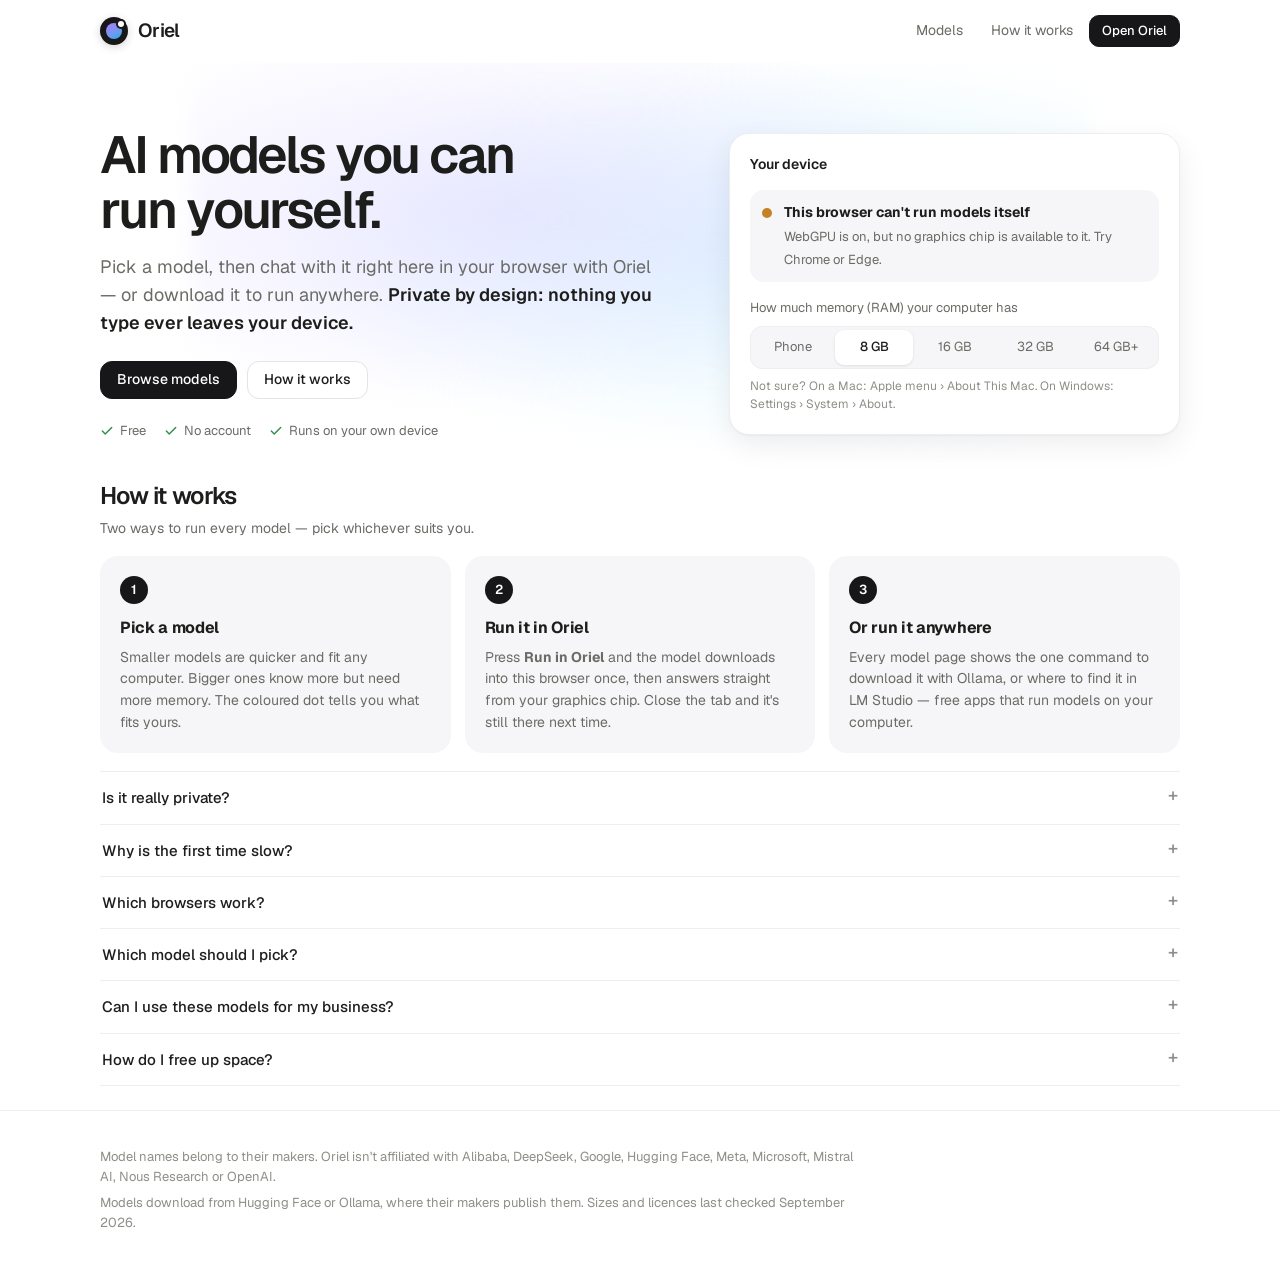
==== web/index.html @ b31b19ef "Website: model catalog, and Oriel running models in the browser web/ is a static site: a home page (" ====
<!doctype html>
<html lang="en">
<head>
<meta charset="utf-8">
<meta name="viewport" content="width=device-width, initial-scale=1">
<title>oriel.ai — AI models you can run yourself</title>
<meta name="description" content="Pick an AI model, then chat with it right in your browser with Oriel — or download it to run anywhere. No account, and nothing you type leaves your device.">
<link rel="icon" href="data:image/svg+xml,%3Csvg xmlns='http://www.w3.org/2000/svg' viewBox='0 0 32 32'%3E%3Ccircle cx='16' cy='16' r='14' fill='%2317171a'/%3E%3Ccircle cx='15' cy='17' r='8' fill='%237b8cf5'/%3E%3Ccircle cx='22.5' cy='9.5' r='3.6' fill='%23fff' stroke='%2317171a' stroke-width='1.6'/%3E%3C/svg%3E">
<script>try{var t=localStorage.getItem('oriel-theme');if(t==='Dark')document.documentElement.dataset.theme='dark';else if(t==='Light')document.documentElement.dataset.theme='light';}catch(e){}</script>
<link rel="stylesheet" href="site.css">
</head>
<body>
<header class="top" id="top">
  <div class="wrap bar">
    <a class="brand" href="./"><span class="orb" aria-hidden="true"></span><b>Oriel</b></a>
    <nav class="nav">
      <a class="opt" href="models.html">Models</a>
      <a class="opt" href="#how">How it works</a>
      <a class="btn small primary" id="openChat" href="chat.html">Open Oriel</a>
    </nav>
  </div>
</header>

<main>
  <div class="hero">
    <div class="glow" aria-hidden="true"></div>
    <div class="wrap hero-grid">
      <div>
        <h1>AI models you can <br>run yourself.</h1>
        <p class="lede">Pick a model, then chat with it right here in your browser with Oriel — or download it to run anywhere. <b>Private by design: nothing you type ever leaves your device.</b></p>
        <div class="hero-actions">
          <a class="btn primary" href="models.html">Browse models</a>
          <a class="btn" href="#how">How it works</a>
        </div>
        <div class="promise">
          <span><svg width="14" height="14" viewBox="0 0 24 24" fill="none" stroke="currentColor" stroke-width="2.5" stroke-linecap="round" stroke-linejoin="round"><path d="M20 6 9 17l-5-5"/></svg>Free</span>
          <span><svg width="14" height="14" viewBox="0 0 24 24" fill="none" stroke="currentColor" stroke-width="2.5" stroke-linecap="round" stroke-linejoin="round"><path d="M20 6 9 17l-5-5"/></svg>No account</span>
          <span><svg width="14" height="14" viewBox="0 0 24 24" fill="none" stroke="currentColor" stroke-width="2.5" stroke-linecap="round" stroke-linejoin="round"><path d="M20 6 9 17l-5-5"/></svg>Runs on your own device</span>
        </div>
      </div>
      <aside class="device" aria-label="Your device">
        <h2>Your device</h2>
        <div class="status" id="gpuStatus"><span class="dot"></span><div><b>Checking this browser…</b><small>&nbsp;</small></div></div>
        <p class="label"><span>How much memory (RAM) your computer has</span></p>
        <div class="seg" id="ramSeg" role="group" aria-label="Memory">
          <button data-ram="4">Phone</button><button data-ram="8">8 GB</button><button data-ram="16">16 GB</button><button data-ram="32">32 GB</button><button data-ram="64">64 GB+</button>
        </div>
        <p class="hint">Not sure? On a Mac: Apple menu › About This Mac. On Windows: Settings › System › About.</p>
        <div class="stored" id="stored" hidden><span id="storedText"></span><button class="btn small" id="manageBtn">Manage</button></div>
      </aside>
    </div>
  </div>

  <section class="wrap" id="how" aria-labelledby="howTitle">
    <div class="sec-head"><div><h2 id="howTitle">How it works</h2><p>Two ways to run every model — pick whichever suits you.</p></div></div>
    <div class="steps">
      <div class="step"><div class="n">1</div><h3>Pick a model</h3><p>Smaller models are quicker and fit any computer. Bigger ones know more but need more memory. The coloured dot tells you what fits yours.</p></div>
      <div class="step"><div class="n">2</div><h3>Run it in Oriel</h3><p>Press <b>Run in Oriel</b> and the model downloads into this browser once, then answers straight from your graphics chip. Close the tab and it's still there next time.</p></div>
      <div class="step"><div class="n">3</div><h3>Or run it anywhere</h3><p>Every model page shows the one command to download it with Ollama, or where to find it in LM Studio — free apps that run models on your computer.</p></div>
    </div>
    <div class="faq">
      <details><summary>Is it really private?</summary><p>Yes. When you run a model in Oriel, it runs inside your browser on your own device. Your messages are never sent to a server — not ours, not anyone's. Your chats are saved only in this browser.</p></details>
      <details><summary>Why is the first time slow?</summary><p>The model has to download once — from about 0.2 GB for the smallest up to 5 GB. After that it's stored in your browser and starts in seconds.</p></details>
      <details><summary>Which browsers work?</summary><p>Running models in the browser needs WebGPU: recent Chrome or Edge on Windows, Mac, Linux or Chromebook, and Safari 26 or newer on a Mac. Phones can run the tiny models. Downloading to run anywhere works from any browser.</p></details>
      <details><summary>Which model should I pick?</summary><p>Start with <b>Qwen3 4B</b> if your computer has 8 GB of memory or more, or <b>Llama 3.2 1B</b> on an older one. For programming, try <b>Qwen2.5 Coder 7B</b>. To run on your computer with Ollama, <b>Gemma 4 E4B</b> is a great all-rounder that also reads photos.</p></details>
      <details><summary>Can I use these models for my business?</summary><p>Most, yes — each model shows its licence in plain words. A few are for personal and research use only, and they're marked.</p></details>
      <details><summary>How do I free up space?</summary><p>Use <b>Manage</b> in the “Your device” box to delete models downloaded in this browser. Clearing your browser's site data for this page also removes them.</p></details>
    </div>
  </section>
</main>

<footer>
  <div class="wrap">
    <p>Model names belong to their makers. Oriel isn't affiliated with Alibaba, DeepSeek, Google, Hugging Face, Meta, Microsoft, Mistral AI, Nous Research or OpenAI.</p>
    <p>Models download from Hugging Face or Ollama, where their makers publish them. Sizes and licences last checked <span id="checked">September 2026</span>.</p>
  </div>
</footer>

<dialog id="sheet" aria-labelledby="sheetTitle"><div class="sheet" id="sheetInner"></div></dialog>
<dialog id="manage" aria-labelledby="manageTitle"><div class="sheet" id="manageInner"></div></dialog>
<div class="toast" id="toast" role="status" aria-live="polite"></div>
<script src="site.js"></script>
</body>
</html>
---- web/site.css ----
@font-face{font-family:'Geist';src:url('fonts/Geist-Variable.woff2') format('woff2');font-weight:100 900;font-display:swap}
@font-face{font-family:'Geist Mono';src:url('fonts/GeistMono-Variable.woff2') format('woff2');font-weight:100 900;font-display:swap}
:root{
  --bg:#ffffff;--panel:#f6f6f8;--card:#ffffff;--line:#eeeef1;--line2:#e3e3e9;
  --text:#1d1d1b;--muted:#6b6b66;--faint:#8f8f89;--chip:#f2f2f5;--hover:#ebebef;
  --ink:#17171a;--ink-text:#ffffff;
  --accent:oklch(0.55 0.15 282);--accent-soft:oklch(0.955 0.025 282);--accent-text:oklch(0.47 0.15 282);
  --good:oklch(0.58 0.13 150);--warn:oklch(0.66 0.13 70);--off:#a3a39d;
  --glow1:oklch(0.9 0.07 290 / .55);--glow2:oklch(0.92 0.06 230 / .5);
  --shadow:0 1px 2px rgba(20,20,26,.04),0 10px 30px rgba(20,20,26,.07);
  color-scheme:light;
}
@media (prefers-color-scheme:dark){:root:not([data-theme=light]){
  --bg:#141416;--panel:#1b1b1e;--card:#1c1c1f;--line:#2a2a2f;--line2:#34343a;
  --text:#ececea;--muted:#a3a39c;--faint:#7d7d77;--chip:#26262a;--hover:#2d2d32;
  --ink:#f1f1ef;--ink-text:#141416;
  --accent:oklch(0.72 0.14 282);--accent-soft:oklch(0.3 0.06 282);--accent-text:oklch(0.8 0.11 282);
  --good:oklch(0.72 0.14 150);--warn:oklch(0.78 0.13 75);--off:#6f6f69;
  --glow1:oklch(0.4 0.12 290 / .45);--glow2:oklch(0.42 0.1 230 / .35);
  --shadow:0 1px 2px rgba(0,0,0,.3),0 10px 30px rgba(0,0,0,.35);color-scheme:dark}}
:root[data-theme=dark]{
  --bg:#141416;--panel:#1b1b1e;--card:#1c1c1f;--line:#2a2a2f;--line2:#34343a;
  --text:#ececea;--muted:#a3a39c;--faint:#7d7d77;--chip:#26262a;--hover:#2d2d32;
  --ink:#f1f1ef;--ink-text:#141416;
  --accent:oklch(0.72 0.14 282);--accent-soft:oklch(0.3 0.06 282);--accent-text:oklch(0.8 0.11 282);
  --good:oklch(0.72 0.14 150);--warn:oklch(0.78 0.13 75);--off:#6f6f69;
  --glow1:oklch(0.4 0.12 290 / .45);--glow2:oklch(0.42 0.1 230 / .35);
  --shadow:0 1px 2px rgba(0,0,0,.3),0 10px 30px rgba(0,0,0,.35);color-scheme:dark}
*{box-sizing:border-box}
[hidden]{display:none!important}
html,body{margin:0;background:var(--bg);color:var(--text);font-family:'Geist',system-ui,sans-serif;font-size:15px;line-height:1.55;-webkit-font-smoothing:antialiased}
a{color:var(--accent-text)}
button{font:inherit;color:inherit}
:focus-visible{outline:2px solid var(--accent);outline-offset:2px}
.wrap{max-width:1120px;margin:0 auto;padding:0 20px}
@media (max-width:600px){.wrap{padding:0 16px}}

/* header */
header.top{position:sticky;top:0;z-index:30;background:color-mix(in oklab,var(--bg) 86%,transparent);backdrop-filter:blur(14px);-webkit-backdrop-filter:blur(14px);border-bottom:1px solid transparent}
header.top.scrolled{border-bottom-color:var(--line)}
.bar{display:flex;align-items:center;gap:14px;height:62px}
.brand{display:flex;align-items:center;gap:10px;text-decoration:none;color:var(--text)}
.orb{width:28px;height:28px;border-radius:999px;background:#17171a;position:relative;flex-shrink:0;box-shadow:0 2px 8px rgba(20,20,26,.18)}
.orb::before{content:"";position:absolute;left:21%;top:21%;width:58%;height:58%;border-radius:999px;background:linear-gradient(150deg,oklch(0.68 0.19 300),oklch(0.7 0.15 230))}
.orb::after{content:"";position:absolute;right:13%;top:13%;width:24%;height:24%;border-radius:999px;background:#fff;box-shadow:0 0 0 2px #17171a}
.brand b{font-size:19px;font-weight:600;letter-spacing:-.035em}
.nav{margin-left:auto;display:flex;align-items:center;gap:4px}
.nav a{color:var(--muted);text-decoration:none;padding:8px 12px;border-radius:10px;font-size:14px}
.nav a:hover{background:var(--hover);color:var(--text)}
@media (max-width:640px){.nav a.opt{display:none}}
.btn{display:inline-flex;align-items:center;justify-content:center;gap:8px;height:38px;padding:0 16px;border-radius:12px;border:1px solid var(--line2);background:var(--card);cursor:pointer;font-size:14px;font-weight:500;text-decoration:none;color:var(--text);white-space:nowrap}
.btn:hover{background:var(--hover)}
.btn.primary{background:var(--ink);color:var(--ink-text);border-color:var(--ink)}
.btn.primary:hover{opacity:.9;background:var(--ink)}
.btn.small{height:32px;padding:0 12px;border-radius:10px;font-size:13px}
.btn.soft{background:var(--chip);border-color:transparent}
.btn.soft:hover{background:var(--ink);color:var(--ink-text)}
.btn[disabled]{opacity:.45;cursor:not-allowed}

/* hero */
.hero{position:relative;padding:64px 0 36px;overflow:hidden}
.hero .glow{position:absolute;left:50%;top:-40px;width:900px;max-width:140%;height:420px;transform:translateX(-50%);background:radial-gradient(ellipse at 35% 45%,var(--glow1),transparent 60%),radial-gradient(ellipse at 68% 55%,var(--glow2),transparent 62%);filter:blur(10px);pointer-events:none}
.hero-grid{position:relative;display:grid;grid-template-columns:1.25fr .95fr;gap:36px;align-items:center}
@media (max-width:880px){.hero-grid{grid-template-columns:1fr}}
h1{font-size:clamp(30px,5.2vw,52px);line-height:1.06;letter-spacing:-.04em;margin:0 0 16px;font-weight:600;overflow-wrap:break-word}
@media (max-width:520px){h1 br{display:none}}
.hero-grid > *{min-width:0}
.lede{font-size:18px;color:var(--muted);margin:0 0 24px;max-width:560px}
.hero-actions{display:flex;gap:10px;flex-wrap:wrap}
.promise{display:flex;gap:18px;flex-wrap:wrap;margin-top:22px;color:var(--muted);font-size:13px}
.promise span{display:inline-flex;align-items:center;gap:6px}
.promise svg{color:var(--good)}

/* device card */
.device{background:var(--card);border:1px solid var(--line);border-radius:20px;padding:20px;box-shadow:var(--shadow)}
.device h2{font-size:14px;font-weight:600;margin:0 0 14px;letter-spacing:-.01em}
.status{display:flex;gap:12px;align-items:flex-start;padding:12px;border-radius:14px;background:var(--panel);margin-bottom:16px}
.status .dot{width:10px;height:10px;border-radius:999px;margin-top:6px;flex-shrink:0;background:var(--off)}
.status.ok .dot{background:var(--good)}.status.no .dot{background:var(--warn)}
.status b{display:block;font-size:14px}.status small{color:var(--muted);font-size:13px}
.label{font-size:13px;color:var(--muted);margin:0 0 8px;display:flex;justify-content:space-between;gap:8px}
.seg{display:flex;background:var(--panel);border:1px solid var(--line);border-radius:12px;padding:3px;gap:2px}
.seg button{flex:1;min-width:0;border:0;background:transparent;border-radius:9px;padding:7px 2px;font-size:13px;cursor:pointer;color:var(--muted);white-space:nowrap}
@media (max-width:420px){.seg button{font-size:12px}}
.seg button[aria-pressed=true]{background:var(--card);color:var(--text);font-weight:500;box-shadow:0 1px 3px rgba(20,20,26,.1)}
.hint{font-size:12px;color:var(--faint);margin:8px 0 0}
.stored{margin-top:16px;padding-top:14px;border-top:1px solid var(--line);display:flex;align-items:center;justify-content:space-between;gap:10px;font-size:13px;color:var(--muted)}

/* picks */
section{padding:28px 0}
.sec-head{display:flex;align-items:flex-end;justify-content:space-between;gap:16px;margin-bottom:16px;flex-wrap:wrap}
.sec-head h2{font-size:24px;letter-spacing:-.03em;margin:0;font-weight:600}
.sec-head p{margin:4px 0 0;color:var(--muted);font-size:14px}
.picks{display:grid;grid-template-columns:repeat(4,1fr);gap:12px}
@media (max-width:980px){.picks{grid-template-columns:repeat(2,1fr)}}
@media (max-width:520px){.picks{grid-template-columns:1fr}}
.pick{border:1px solid var(--line);border-radius:16px;padding:16px;background:var(--card);cursor:pointer;text-align:left;display:flex;flex-direction:column;gap:6px}
.pick:hover{border-color:var(--line2);box-shadow:var(--shadow)}
.pick .why{font-size:12px;font-weight:600;color:var(--accent-text);text-transform:uppercase;letter-spacing:.04em}
.pick .nm{font-size:17px;font-weight:600;letter-spacing:-.02em}
.pick .sz{font-size:13px;color:var(--muted)}

/* catalog controls */
.controls{display:flex;flex-direction:column;gap:12px;margin-bottom:18px}
.searchbox{position:relative;max-width:420px}
.searchbox input{width:100%;height:42px;border-radius:12px;border:1px solid var(--line2);background:var(--card);color:var(--text);padding:0 14px 0 38px;font:inherit;font-size:14px}
.searchbox svg{position:absolute;left:13px;top:13px;color:var(--faint)}
.chips{display:flex;gap:6px;flex-wrap:wrap;align-items:center}
.chip{border:1px solid var(--line);background:var(--card);border-radius:999px;padding:6px 12px;font-size:13px;cursor:pointer;color:var(--muted)}
.chip:hover{background:var(--hover)}
.chip[aria-pressed=true]{background:var(--ink);border-color:var(--ink);color:var(--ink-text)}
.toggle{display:inline-flex;align-items:center;gap:8px;font-size:13px;color:var(--muted);cursor:pointer;margin-left:auto;user-select:none}
.toggle input{accent-color:var(--accent);width:16px;height:16px}
.count{font-size:13px;color:var(--faint)}

/* cards */
.grid{display:grid;grid-template-columns:repeat(3,1fr);gap:14px}
@media (max-width:980px){.grid{grid-template-columns:repeat(2,1fr)}}
@media (max-width:640px){.grid{grid-template-columns:1fr}}
.card{border:1px solid var(--line);border-radius:18px;padding:18px;background:var(--card);display:flex;flex-direction:column;gap:10px;cursor:pointer;transition:box-shadow .15s,border-color .15s}
.card:hover{border-color:var(--line2);box-shadow:var(--shadow)}
.card-top{display:flex;justify-content:space-between;gap:10px;align-items:flex-start}
.card h3{margin:0;font-size:17px;letter-spacing:-.02em;font-weight:600}
.maker{font-size:13px;color:var(--muted)}
.card p{margin:0;color:var(--muted);font-size:14px;flex:1}
.tags{display:flex;gap:6px;flex-wrap:wrap}
.tag{font-size:12px;padding:3px 9px;border-radius:999px;background:var(--chip);color:var(--muted);white-space:nowrap}
.tag.browser{background:var(--accent-soft);color:var(--accent-text);font-weight:500}
.tag.personal{background:color-mix(in oklab,var(--warn) 18%,transparent);color:color-mix(in oklab,var(--warn) 70%,var(--text))}
.tag.have{background:color-mix(in oklab,var(--good) 16%,transparent);color:color-mix(in oklab,var(--good) 75%,var(--text));font-weight:500}
.card-foot{display:flex;align-items:center;justify-content:space-between;gap:10px;padding-top:10px;border-top:1px solid var(--line)}
.fit{display:inline-flex;align-items:center;gap:7px;font-size:13px;color:var(--muted)}
.fit i{width:8px;height:8px;border-radius:999px;background:var(--off);display:inline-block}
.fit.yes i{background:var(--good)}.fit.tight i{background:var(--warn)}
.empty{padding:40px;text-align:center;color:var(--muted);border:1px dashed var(--line2);border-radius:18px}

/* how it works */
.steps{display:grid;grid-template-columns:repeat(3,1fr);gap:14px}
@media (max-width:760px){.steps{grid-template-columns:1fr}}
.step{background:var(--panel);border-radius:18px;padding:20px}
.step .n{width:28px;height:28px;border-radius:999px;background:var(--ink);color:var(--ink-text);display:flex;align-items:center;justify-content:center;font-size:13px;font-weight:600;margin-bottom:12px}
.step h3{margin:0 0 6px;font-size:16px;letter-spacing:-.02em}
.step p{margin:0;color:var(--muted);font-size:14px}
.faq{margin-top:18px;border-top:1px solid var(--line)}
.faq details{border-bottom:1px solid var(--line);padding:14px 2px}
.faq summary{cursor:pointer;font-weight:500;list-style:none;display:flex;justify-content:space-between;gap:12px}
.faq summary::-webkit-details-marker{display:none}
.faq summary::after{content:"+";color:var(--faint);font-size:18px;line-height:1}
.faq details[open] summary::after{content:"–"}
.faq p{margin:10px 0 0;color:var(--muted);font-size:14px;max-width:760px}
footer{padding:36px 0 48px;color:var(--faint);font-size:13px;border-top:1px solid var(--line);margin-top:24px}
footer p{margin:0 0 6px;max-width:760px}

/* detail sheet */
dialog{border:0;padding:0;background:transparent;max-width:680px;width:calc(100% - 32px);max-height:calc(100% - 48px);color:var(--text)}
dialog::backdrop{background:rgba(10,10,14,.45);backdrop-filter:blur(3px)}
.sheet{background:var(--card);border:1px solid var(--line);border-radius:22px;box-shadow:var(--shadow);overflow:auto;max-height:calc(100vh - 48px)}
.sheet-head{padding:22px 24px 16px;display:flex;gap:14px;justify-content:space-between;align-items:flex-start;position:sticky;top:0;background:var(--card);border-bottom:1px solid var(--line);z-index:1}
.sheet-head h2{margin:0;font-size:24px;letter-spacing:-.03em}
.x{width:34px;height:34px;border-radius:10px;border:0;background:transparent;cursor:pointer;color:var(--muted);display:flex;align-items:center;justify-content:center;flex-shrink:0}
.x:hover{background:var(--hover)}
.sheet-body{padding:18px 24px 24px;display:flex;flex-direction:column;gap:20px}
.facts{display:grid;grid-template-columns:repeat(3,1fr);gap:10px}
@media (max-width:560px){.facts{grid-template-columns:1fr}}
.fact{background:var(--panel);border-radius:14px;padding:12px 14px}
.fact small{display:block;color:var(--faint);font-size:12px}
.fact b{font-size:15px;font-weight:600}
.fact span{display:block;font-size:12px;color:var(--muted)}
.fact span.fit{display:inline-flex}
.way{border:1px solid var(--line);border-radius:18px;padding:18px}
.way h3{margin:0 0 4px;font-size:17px;letter-spacing:-.02em}
.way > p{margin:0 0 14px;color:var(--muted);font-size:14px}
.tabs{display:flex;gap:4px;margin-bottom:14px;background:var(--panel);border-radius:12px;padding:3px;width:fit-content}
.tabs button{border:0;background:transparent;border-radius:9px;padding:6px 14px;cursor:pointer;font-size:13px;color:var(--muted)}
.tabs button[aria-selected=true]{background:var(--card);color:var(--text);font-weight:500;box-shadow:0 1px 3px rgba(20,20,26,.1)}
ol.howto{margin:0;padding-left:20px;display:flex;flex-direction:column;gap:10px;font-size:14px}
ol.howto li::marker{color:var(--faint)}
.cmd{display:flex;align-items:center;gap:8px;background:#17171a;color:#e8e8e6;border-radius:12px;padding:10px 10px 10px 14px;font-family:'Geist Mono',ui-monospace,monospace;font-size:13px;margin-top:8px}
.cmd code{flex:1;overflow-x:auto;white-space:nowrap}
.cmd button{border:0;background:#2b2b31;color:#e8e8e6;border-radius:8px;padding:5px 10px;font-size:12px;cursor:pointer;font-family:'Geist',system-ui,sans-serif}
.cmd button:hover{background:#3a3a41}
.note{font-size:13px;color:var(--muted);margin:10px 0 0}
.warnbox{font-size:13px;padding:10px 12px;border-radius:12px;background:color-mix(in oklab,var(--warn) 14%,transparent);margin-top:12px}
.lic{font-size:13px;color:var(--muted)}
.toast{position:fixed;left:50%;bottom:24px;transform:translateX(-50%);background:var(--ink);color:var(--ink-text);padding:10px 16px;border-radius:12px;font-size:14px;box-shadow:var(--shadow);z-index:100;opacity:0;pointer-events:none;transition:opacity .2s}
.toast.show{opacity:1}
.mylist{display:flex;flex-direction:column;gap:8px}
.myrow{display:flex;align-items:center;justify-content:space-between;gap:10px;padding:10px 12px;border:1px solid var(--line);border-radius:12px;font-size:14px}

/* models page */
.page-head{padding:44px 0 8px;position:relative}
.page-head h1{font-size:clamp(28px,4vw,40px);margin:0 0 8px}
.page-head p{margin:0;color:var(--muted);font-size:16px}
.page-head p b,.lede b{color:var(--text);font-weight:600}
.devbar{display:flex;align-items:center;gap:18px;flex-wrap:wrap;margin:22px 0 4px;padding:14px 16px;border:1px solid var(--line);border-radius:16px;background:var(--card)}
.devbar .status{margin:0;padding:0;background:transparent;flex:1 1 260px}
.devbar .mem{display:flex;align-items:center;gap:10px;flex:1 1 320px}
.devbar .mem span{font-size:13px;color:var(--muted);white-space:nowrap}
.devbar .seg{flex:1}
.devbar .stored{margin:0;padding:0;border:0}
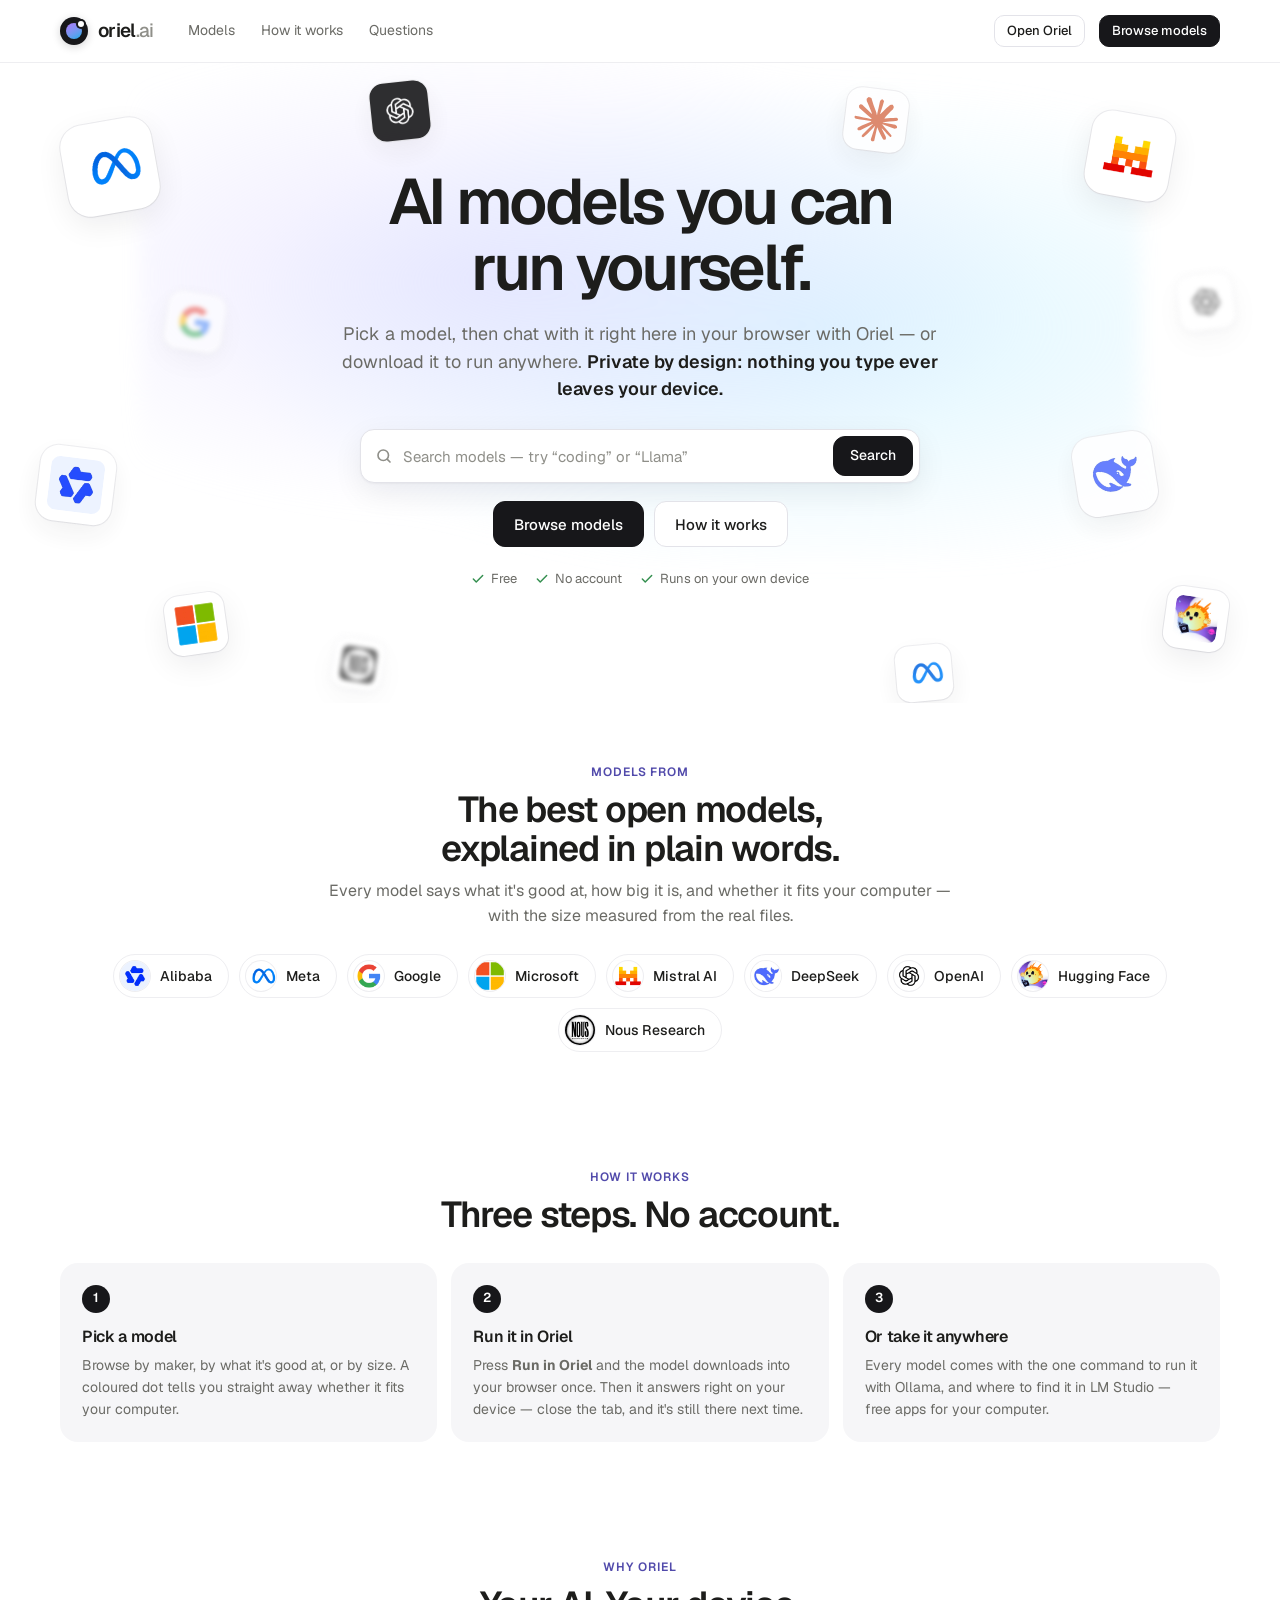
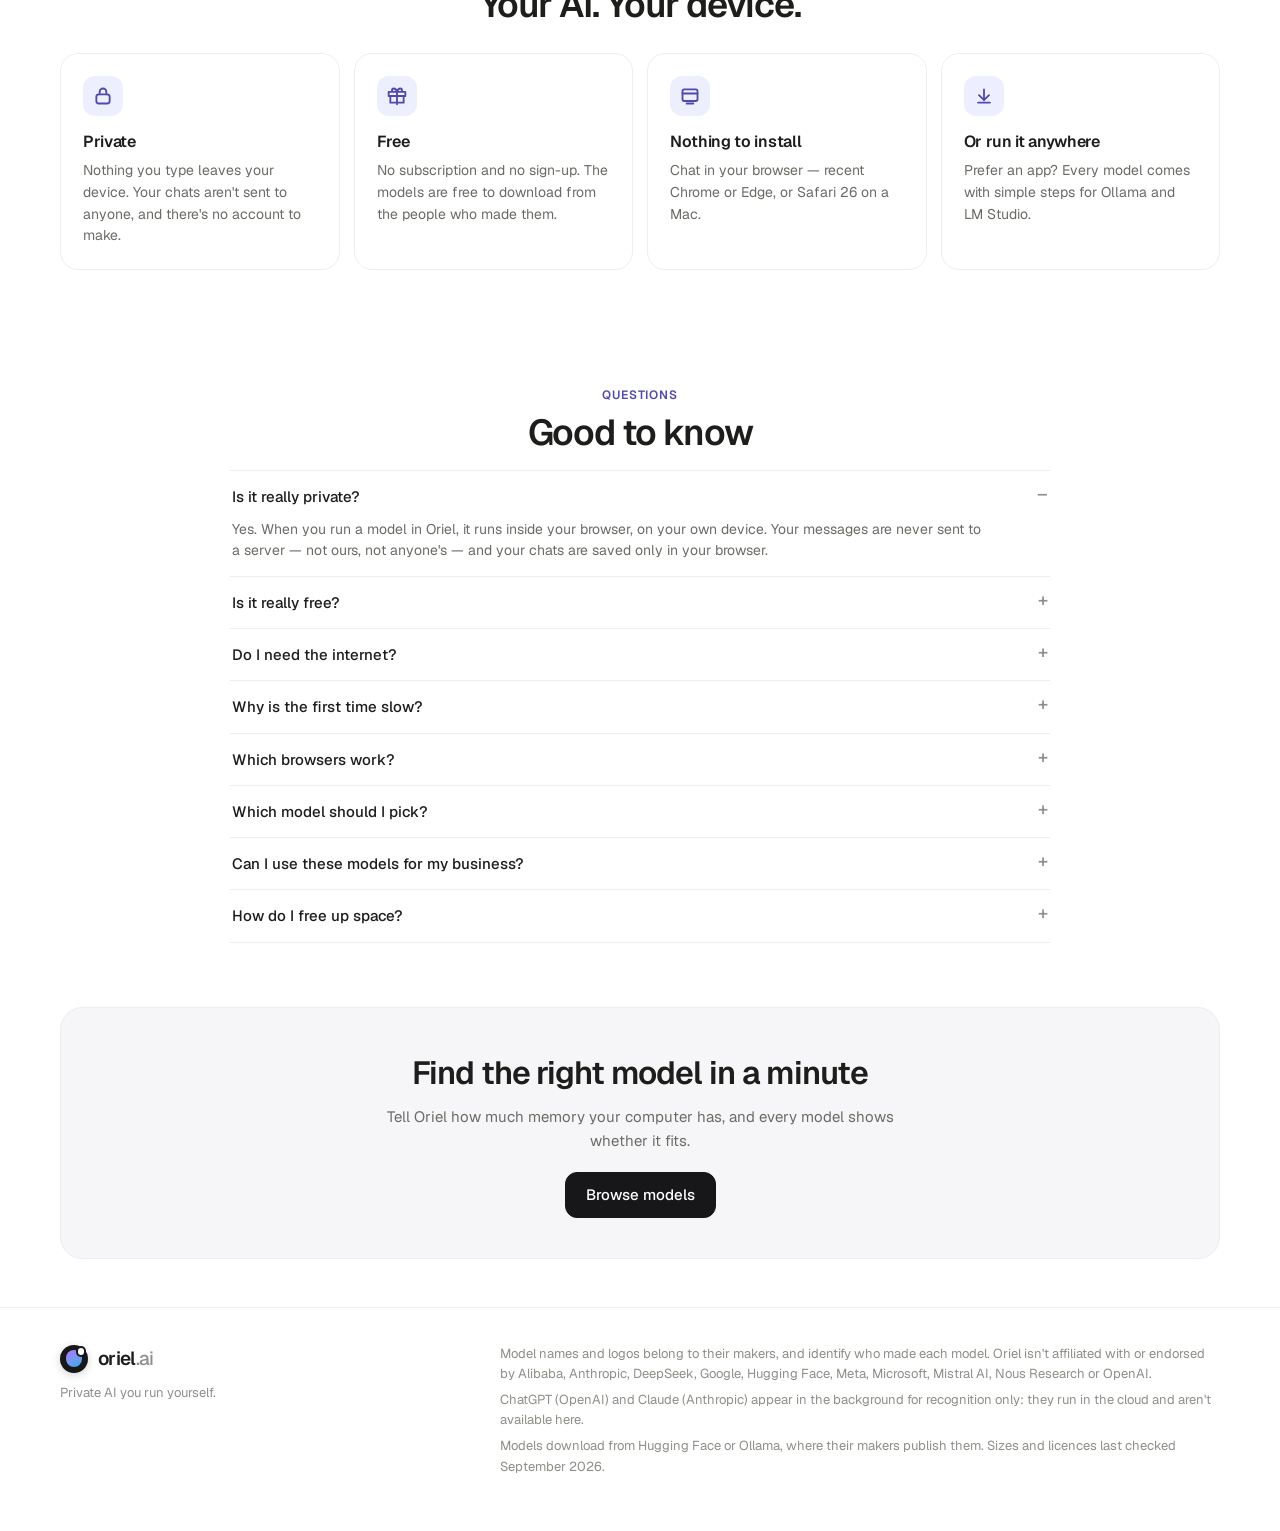
==== commit 6b4271a6: "Website: redesigned Browse page, floating AI logos, maker logos Browse page rebuilt for calm: floati" ====
--- a/web/index.html
+++ b/web/index.html
@@ -3,82 +3,116 @@
 <head>
 <meta charset="utf-8">
 <meta name="viewport" content="width=device-width, initial-scale=1">
-<title>oriel.ai — AI models you can run yourself</title>
-<meta name="description" content="Pick an AI model, then chat with it right in your browser with Oriel — or download it to run anywhere. No account, and nothing you type leaves your device.">
+<title>Oriel — private AI models you can run yourself</title>
+<meta name="description" content="Free AI models you can run right in your browser with Oriel, or download to any app. No account, and nothing you type ever leaves your device.">
 <link rel="icon" href="data:image/svg+xml,%3Csvg xmlns='http://www.w3.org/2000/svg' viewBox='0 0 32 32'%3E%3Ccircle cx='16' cy='16' r='14' fill='%2317171a'/%3E%3Ccircle cx='15' cy='17' r='8' fill='%237b8cf5'/%3E%3Ccircle cx='22.5' cy='9.5' r='3.6' fill='%23fff' stroke='%2317171a' stroke-width='1.6'/%3E%3C/svg%3E">
 <script>try{var t=localStorage.getItem('oriel-theme');if(t==='Dark')document.documentElement.dataset.theme='dark';else if(t==='Light')document.documentElement.dataset.theme='light';}catch(e){}</script>
-<link rel="stylesheet" href="site.css">
+<link rel="preload" href="fonts/Geist-Variable.woff2" as="font" type="font/woff2" crossorigin>
+<link rel="stylesheet" href="site.css?v=202609271851">
 </head>
 <body>
-<header class="top" id="top">
-  <div class="wrap bar">
-    <a class="brand" href="./"><span class="orb" aria-hidden="true"></span><b>Oriel</b></a>
-    <nav class="nav">
-      <a class="opt" href="models.html">Models</a>
-      <a class="opt" href="#how">How it works</a>
-      <a class="btn small primary" id="openChat" href="chat.html">Open Oriel</a>
-    </nav>
-  </div>
+<header class="nav-wrap">
+  <nav class="pill-nav" aria-label="Main">
+    <a class="brand" href="./"><span class="orb" aria-hidden="true"></span><b>oriel<span>.ai</span></b></a>
+    <div class="nav-links"><a href="models.html">Models</a><a href="#how">How it works</a><a href="#faq">Questions</a></div>
+    <span class="nav-spacer"></span>
+    <a class="btn btn-sm btn-white nav-hide" href="chat.html">Open Oriel</a>
+    <a class="btn btn-sm btn-brand" href="models.html">Browse models</a>
+    <button class="nav-menu" aria-label="Menu" aria-expanded="false"><svg width="20" height="20" viewBox="0 0 24 24" fill="none" stroke="currentColor" stroke-width="2.6" stroke-linecap="round"><path d="M4 7h16M4 12h16M4 17h16"/></svg></button>
+  </nav>
+  <div class="nav-drop"><a href="models.html">Browse models</a><a href="chat.html">Open Oriel</a><a href="#how">How it works</a><a href="#faq">Questions</a></div>
 </header>
 
 <main>
-  <div class="hero">
+  <section class="hero" id="hero">
     <div class="glow" aria-hidden="true"></div>
-    <div class="wrap hero-grid">
-      <div>
-        <h1>AI models you can <br>run yourself.</h1>
-        <p class="lede">Pick a model, then chat with it right here in your browser with Oriel — or download it to run anywhere. <b>Private by design: nothing you type ever leaves your device.</b></p>
-        <div class="hero-actions">
-          <a class="btn primary" href="models.html">Browse models</a>
-          <a class="btn" href="#how">How it works</a>
-        </div>
-        <div class="promise">
-          <span><svg width="14" height="14" viewBox="0 0 24 24" fill="none" stroke="currentColor" stroke-width="2.5" stroke-linecap="round" stroke-linejoin="round"><path d="M20 6 9 17l-5-5"/></svg>Free</span>
-          <span><svg width="14" height="14" viewBox="0 0 24 24" fill="none" stroke="currentColor" stroke-width="2.5" stroke-linecap="round" stroke-linejoin="round"><path d="M20 6 9 17l-5-5"/></svg>No account</span>
-          <span><svg width="14" height="14" viewBox="0 0 24 24" fill="none" stroke="currentColor" stroke-width="2.5" stroke-linecap="round" stroke-linejoin="round"><path d="M20 6 9 17l-5-5"/></svg>Runs on your own device</span>
-        </div>
+    <div class="logo-cloud" id="logoCloud" aria-hidden="true"></div>
+    <div class="hero-inner">
+      <h1>AI models you can <br>run yourself.</h1>
+      <p class="lede">Pick a model, then chat with it right here in your browser with Oriel — or download it to run anywhere. <b>Private by design: nothing you type ever leaves your device.</b></p>
+      <form class="hero-search" action="models.html" role="search">
+        <svg width="18" height="18" viewBox="0 0 24 24" fill="none" stroke="currentColor" stroke-width="2.2" stroke-linecap="round" stroke-linejoin="round"><circle cx="11" cy="11" r="7"/><path d="m20 20-3.5-3.5"/></svg>
+        <input name="q" type="search" placeholder="Search models — try “coding” or “Llama”" aria-label="Search models">
+        <button class="btn btn-brand">Search</button>
+      </form>
+      <div class="cta-row">
+        <a class="btn btn-lg btn-brand" href="models.html">Browse models</a>
+        <a class="btn btn-lg" href="#how">How it works</a>
       </div>
-      <aside class="device" aria-label="Your device">
-        <h2>Your device</h2>
-        <div class="status" id="gpuStatus"><span class="dot"></span><div><b>Checking this browser…</b><small>&nbsp;</small></div></div>
-        <p class="label"><span>How much memory (RAM) your computer has</span></p>
-        <div class="seg" id="ramSeg" role="group" aria-label="Memory">
-          <button data-ram="4">Phone</button><button data-ram="8">8 GB</button><button data-ram="16">16 GB</button><button data-ram="32">32 GB</button><button data-ram="64">64 GB+</button>
-        </div>
-        <p class="hint">Not sure? On a Mac: Apple menu › About This Mac. On Windows: Settings › System › About.</p>
-        <div class="stored" id="stored" hidden><span id="storedText"></span><button class="btn small" id="manageBtn">Manage</button></div>
-      </aside>
+      <div class="promise"><span><svg width="14" height="14" viewBox="0 0 24 24" fill="none" stroke="currentColor" stroke-width="2.5" stroke-linecap="round" stroke-linejoin="round"><path d="M20 6 9 17l-5-5"/></svg>Free</span><span><svg width="14" height="14" viewBox="0 0 24 24" fill="none" stroke="currentColor" stroke-width="2.5" stroke-linecap="round" stroke-linejoin="round"><path d="M20 6 9 17l-5-5"/></svg>No account</span><span><svg width="14" height="14" viewBox="0 0 24 24" fill="none" stroke="currentColor" stroke-width="2.5" stroke-linecap="round" stroke-linejoin="round"><path d="M20 6 9 17l-5-5"/></svg>Runs on your own device</span></div>
+    </div>
+  </section>
+
+  <section class="block center">
+    <div class="wrap">
+      <span class="kicker">Models from</span>
+      <h2 class="h2">The best open models,<br>explained in plain words.</h2>
+      <p class="sub">Every model says what it's good at, how big it is, and whether it fits your computer — with the size measured from the real files.</p>
+      <div class="makers" id="makers"></div>
+    </div>
+  </section>
+
+  <section class="block" id="how">
+    <div class="wrap">
+      <div class="center"><span class="kicker">How it works</span><h2 class="h2">Three steps. No account.</h2></div>
+      <div class="steps">
+        <div class="step"><div class="num">1</div><h3>Pick a model</h3><p>Browse by maker, by what it's good at, or by size. A coloured dot tells you straight away whether it fits your computer.</p></div>
+        <div class="step"><div class="num">2</div><h3>Run it in Oriel</h3><p>Press <b>Run in Oriel</b> and the model downloads into your browser once. Then it answers right on your device — close the tab, and it's still there next time.</p></div>
+        <div class="step"><div class="num">3</div><h3>Or take it anywhere</h3><p>Every model comes with the one command to run it with Ollama, and where to find it in LM Studio — free apps for your computer.</p></div>
+      </div>
+    </div>
+  </section>
+
+  <section class="block">
+    <div class="wrap">
+      <div class="center"><span class="kicker">Why Oriel</span><h2 class="h2">Your AI. Your device.</h2></div>
+      <div class="features">
+        <div class="feature"><div class="ic"><svg width="26" height="26" viewBox="0 0 24 24" fill="none" stroke="currentColor" stroke-width="2.2" stroke-linecap="round" stroke-linejoin="round"><rect x="4" y="10" width="16" height="11" rx="3"/><path d="M8 10V7a4 4 0 0 1 8 0v3"/></svg></div><h3>Private</h3><p>Nothing you type leaves your device. Your chats aren't sent to anyone, and there's no account to make.</p></div>
+        <div class="feature"><div class="ic"><svg width="26" height="26" viewBox="0 0 24 24" fill="none" stroke="currentColor" stroke-width="2.2" stroke-linecap="round" stroke-linejoin="round"><path d="M20 12v8H4v-8M2 7h20v5H2zM12 22V7M12 7H8a2 2 0 1 1 0-4c3 0 4 4 4 4Zm0 0h4a2 2 0 1 0 0-4c-3 0-4 4-4 4Z"/></svg></div><h3>Free</h3><p>No subscription and no sign-up. The models are free to download from the people who made them.</p></div>
+        <div class="feature"><div class="ic"><svg width="26" height="26" viewBox="0 0 24 24" fill="none" stroke="currentColor" stroke-width="2.2" stroke-linecap="round" stroke-linejoin="round"><rect x="3" y="4" width="18" height="14" rx="2"/><path d="M3 9h18M8 21h8"/></svg></div><h3>Nothing to install</h3><p>Chat in your browser — recent Chrome or Edge, or Safari 26 on a Mac.</p></div>
+        <div class="feature"><div class="ic"><svg width="26" height="26" viewBox="0 0 24 24" fill="none" stroke="currentColor" stroke-width="2.2" stroke-linecap="round" stroke-linejoin="round"><path d="M12 4v12M6 11l6 6 6-6M5 20h14"/></svg></div><h3>Or run it anywhere</h3><p>Prefer an app? Every model comes with simple steps for Ollama and LM Studio.</p></div>
+      </div>
+    </div>
+  </section>
+
+  <section class="block" id="faq">
+    <div class="wrap" style="max-width:860px">
+      <div class="center"><span class="kicker">Questions</span><h2 class="h2">Good to know</h2></div>
+      <div class="faq">
+        <details open><summary>Is it really private?</summary><p>Yes. When you run a model in Oriel, it runs inside your browser, on your own device. Your messages are never sent to a server — not ours, not anyone's — and your chats are saved only in your browser.</p></details>
+        <details><summary>Is it really free?</summary><p>Yes. Oriel costs nothing and needs no account, and every model here is free to download. A few models' licences only allow personal use; those are clearly marked.</p></details>
+        <details><summary>Do I need the internet?</summary><p>To open Oriel and to download a model the first time, yes. The model then runs on your device — your conversations never go online.</p></details>
+        <details><summary>Why is the first time slow?</summary><p>The model has to download once — from about 0.2 GB for the smallest up to 5 GB. After that it's stored in your browser and starts in seconds.</p></details>
+        <details><summary>Which browsers work?</summary><p>Running models in the browser needs WebGPU: recent Chrome or Edge on Windows, Mac, Linux or Chromebook, and Safari 26 or newer on a Mac. Phones can run the tiny models. Downloading a model to run with Ollama or LM Studio works from any browser.</p></details>
+        <details><summary>Which model should I pick?</summary><p>Start with <b>Qwen3 4B</b> if your computer has 8 GB of memory or more, or <b>Llama 3.2 1B</b> on an older one. For programming, try <b>Qwen2.5 Coder 7B</b>. To run on your computer with Ollama, <b>Gemma 4 E4B</b> is a great all-rounder that also reads photos.</p></details>
+        <details><summary>Can I use these models for my business?</summary><p>Most, yes — every model shows its licence in plain words, and you can filter for “Free for business use”.</p></details>
+        <details><summary>How do I free up space?</summary><p>On the Browse page, press <b>Manage</b> in the “Your device” box to delete models downloaded in this browser.</p></details>
+      </div>
+    </div>
+  </section>
+
+  <div class="wrap">
+    <div class="cta-box">
+      <h2>Find the right model in a minute</h2>
+      <p>Tell Oriel how much memory your computer has, and every model shows whether it fits.</p>
+      <a class="btn btn-lg btn-brand" href="models.html">Browse models</a>
     </div>
   </div>
-
-  <section class="wrap" id="how" aria-labelledby="howTitle">
-    <div class="sec-head"><div><h2 id="howTitle">How it works</h2><p>Two ways to run every model — pick whichever suits you.</p></div></div>
-    <div class="steps">
-      <div class="step"><div class="n">1</div><h3>Pick a model</h3><p>Smaller models are quicker and fit any computer. Bigger ones know more but need more memory. The coloured dot tells you what fits yours.</p></div>
-      <div class="step"><div class="n">2</div><h3>Run it in Oriel</h3><p>Press <b>Run in Oriel</b> and the model downloads into this browser once, then answers straight from your graphics chip. Close the tab and it's still there next time.</p></div>
-      <div class="step"><div class="n">3</div><h3>Or run it anywhere</h3><p>Every model page shows the one command to download it with Ollama, or where to find it in LM Studio — free apps that run models on your computer.</p></div>
-    </div>
-    <div class="faq">
-      <details><summary>Is it really private?</summary><p>Yes. When you run a model in Oriel, it runs inside your browser on your own device. Your messages are never sent to a server — not ours, not anyone's. Your chats are saved only in this browser.</p></details>
-      <details><summary>Why is the first time slow?</summary><p>The model has to download once — from about 0.2 GB for the smallest up to 5 GB. After that it's stored in your browser and starts in seconds.</p></details>
-      <details><summary>Which browsers work?</summary><p>Running models in the browser needs WebGPU: recent Chrome or Edge on Windows, Mac, Linux or Chromebook, and Safari 26 or newer on a Mac. Phones can run the tiny models. Downloading to run anywhere works from any browser.</p></details>
-      <details><summary>Which model should I pick?</summary><p>Start with <b>Qwen3 4B</b> if your computer has 8 GB of memory or more, or <b>Llama 3.2 1B</b> on an older one. For programming, try <b>Qwen2.5 Coder 7B</b>. To run on your computer with Ollama, <b>Gemma 4 E4B</b> is a great all-rounder that also reads photos.</p></details>
-      <details><summary>Can I use these models for my business?</summary><p>Most, yes — each model shows its licence in plain words. A few are for personal and research use only, and they're marked.</p></details>
-      <details><summary>How do I free up space?</summary><p>Use <b>Manage</b> in the “Your device” box to delete models downloaded in this browser. Clearing your browser's site data for this page also removes them.</p></details>
-    </div>
-  </section>
 </main>
 
 <footer>
-  <div class="wrap">
-    <p>Model names belong to their makers. Oriel isn't affiliated with Alibaba, DeepSeek, Google, Hugging Face, Meta, Microsoft, Mistral AI, Nous Research or OpenAI.</p>
-    <p>Models download from Hugging Face or Ollama, where their makers publish them. Sizes and licences last checked <span id="checked">September 2026</span>.</p>
-  </div>
+  <div class="wrap"><div class="foot">
+    <div><a class="brand" href="./" style="margin-bottom:10px"><span class="orb" aria-hidden="true"></span><b>oriel<span>.ai</span></b></a>
+      <p>Private AI you run yourself.</p></div>
+    <div>
+      <p>Model names and logos belong to their makers, and identify who made each model. Oriel isn't affiliated with or endorsed by Alibaba, Anthropic, DeepSeek, Google, Hugging Face, Meta, Microsoft, Mistral AI, Nous Research or OpenAI.</p>
+      <p>ChatGPT (OpenAI) and Claude (Anthropic) appear in the background for recognition only: they run in the cloud and aren't available here.</p>
+      <p>Models download from Hugging Face or Ollama, where their makers publish them. Sizes and licences last checked September 2026.</p>
+    </div>
+  </div></div>
 </footer>
 
-<dialog id="sheet" aria-labelledby="sheetTitle"><div class="sheet" id="sheetInner"></div></dialog>
-<dialog id="manage" aria-labelledby="manageTitle"><div class="sheet" id="manageInner"></div></dialog>
 <div class="toast" id="toast" role="status" aria-live="polite"></div>
-<script src="site.js"></script>
+<script src="site.js?v=202609271851"></script>
 </body>
 </html>
--- a/web/site.css
+++ b/web/site.css
@@ -1,5 +1,7 @@
+/* oriel.ai website — shared by the home page and the models page. */
 @font-face{font-family:'Geist';src:url('fonts/Geist-Variable.woff2') format('woff2');font-weight:100 900;font-display:swap}
 @font-face{font-family:'Geist Mono';src:url('fonts/GeistMono-Variable.woff2') format('woff2');font-weight:100 900;font-display:swap}
+
 :root{
   --bg:#ffffff;--panel:#f6f6f8;--card:#ffffff;--line:#eeeef1;--line2:#e3e3e9;
   --text:#1d1d1b;--muted:#6b6b66;--faint:#8f8f89;--chip:#f2f2f5;--hover:#ebebef;
@@ -7,6 +9,8 @@
   --accent:oklch(0.55 0.15 282);--accent-soft:oklch(0.955 0.025 282);--accent-text:oklch(0.47 0.15 282);
   --good:oklch(0.58 0.13 150);--warn:oklch(0.66 0.13 70);--off:#a3a39d;
   --glow1:oklch(0.9 0.07 290 / .55);--glow2:oklch(0.92 0.06 230 / .5);
+  --tile:#ffffff;
+  --shadow-sm:0 1px 2px rgba(20,20,26,.04),0 4px 12px rgba(20,20,26,.05);
   --shadow:0 1px 2px rgba(20,20,26,.04),0 10px 30px rgba(20,20,26,.07);
   color-scheme:light;
 }
@@ -16,131 +20,125 @@
   --ink:#f1f1ef;--ink-text:#141416;
   --accent:oklch(0.72 0.14 282);--accent-soft:oklch(0.3 0.06 282);--accent-text:oklch(0.8 0.11 282);
   --good:oklch(0.72 0.14 150);--warn:oklch(0.78 0.13 75);--off:#6f6f69;
-  --glow1:oklch(0.4 0.12 290 / .45);--glow2:oklch(0.42 0.1 230 / .35);
-  --shadow:0 1px 2px rgba(0,0,0,.3),0 10px 30px rgba(0,0,0,.35);color-scheme:dark}}
+  --glow1:oklch(0.4 0.12 290 / .45);--glow2:oklch(0.42 0.1 230 / .35);--tile:#232327;
+  --shadow-sm:0 1px 2px rgba(0,0,0,.3),0 4px 12px rgba(0,0,0,.25);--shadow:0 1px 2px rgba(0,0,0,.3),0 10px 30px rgba(0,0,0,.35);color-scheme:dark}}
 :root[data-theme=dark]{
   --bg:#141416;--panel:#1b1b1e;--card:#1c1c1f;--line:#2a2a2f;--line2:#34343a;
   --text:#ececea;--muted:#a3a39c;--faint:#7d7d77;--chip:#26262a;--hover:#2d2d32;
   --ink:#f1f1ef;--ink-text:#141416;
   --accent:oklch(0.72 0.14 282);--accent-soft:oklch(0.3 0.06 282);--accent-text:oklch(0.8 0.11 282);
   --good:oklch(0.72 0.14 150);--warn:oklch(0.78 0.13 75);--off:#6f6f69;
-  --glow1:oklch(0.4 0.12 290 / .45);--glow2:oklch(0.42 0.1 230 / .35);
-  --shadow:0 1px 2px rgba(0,0,0,.3),0 10px 30px rgba(0,0,0,.35);color-scheme:dark}
+  --glow1:oklch(0.4 0.12 290 / .45);--glow2:oklch(0.42 0.1 230 / .35);--tile:#232327;
+  --shadow-sm:0 1px 2px rgba(0,0,0,.3),0 4px 12px rgba(0,0,0,.25);--shadow:0 1px 2px rgba(0,0,0,.3),0 10px 30px rgba(0,0,0,.35);color-scheme:dark}
+
 *{box-sizing:border-box}
 [hidden]{display:none!important}
+html{scroll-behavior:smooth}
 html,body{margin:0;background:var(--bg);color:var(--text);font-family:'Geist',system-ui,sans-serif;font-size:15px;line-height:1.55;-webkit-font-smoothing:antialiased}
 a{color:var(--accent-text)}
-button{font:inherit;color:inherit}
+button,input,select{font:inherit;color:inherit}
 :focus-visible{outline:2px solid var(--accent);outline-offset:2px}
-.wrap{max-width:1120px;margin:0 auto;padding:0 20px}
+img{display:block}
+.wrap{max-width:1200px;margin:0 auto;padding:0 20px}
 @media (max-width:600px){.wrap{padding:0 16px}}
 
-/* header */
-header.top{position:sticky;top:0;z-index:30;background:color-mix(in oklab,var(--bg) 86%,transparent);backdrop-filter:blur(14px);-webkit-backdrop-filter:blur(14px);border-bottom:1px solid transparent}
-header.top.scrolled{border-bottom-color:var(--line)}
-.bar{display:flex;align-items:center;gap:14px;height:62px}
+/* ------------------------------------------------------------ buttons */
+.btn{display:inline-flex;align-items:center;justify-content:center;gap:8px;height:40px;padding:0 16px;border-radius:12px;border:1px solid var(--line2);
+  background:var(--card);cursor:pointer;font-size:14px;font-weight:500;text-decoration:none;color:var(--text);white-space:nowrap}
+.btn:hover{background:var(--hover)}
+.btn-brand{background:var(--ink);color:var(--ink-text);border-color:var(--ink)}
+.btn-brand:hover{background:var(--ink);opacity:.9}
+.btn-white{background:var(--card)}
+.btn-soft{background:var(--chip);border-color:transparent}
+.btn-soft:hover{background:var(--ink);color:var(--ink-text)}
+.btn-sm{height:32px;padding:0 12px;border-radius:10px;font-size:13px}
+.btn-lg{height:46px;padding:0 20px;font-size:15px}
+.btn[disabled]{opacity:.45;cursor:not-allowed}
+
+/* ------------------------------------------------------------ header */
+.nav-wrap{position:sticky;top:0;z-index:40;background:color-mix(in oklab,var(--bg) 86%,transparent);backdrop-filter:blur(14px);-webkit-backdrop-filter:blur(14px);border-bottom:1px solid var(--line)}
+.pill-nav{max-width:1200px;margin:0 auto;padding:0 20px;display:flex;align-items:center;gap:14px;height:62px}
 .brand{display:flex;align-items:center;gap:10px;text-decoration:none;color:var(--text)}
+.brand b{font-size:19px;font-weight:600;letter-spacing:-.035em}
+.brand b span{color:var(--faint);font-weight:500}
 .orb{width:28px;height:28px;border-radius:999px;background:#17171a;position:relative;flex-shrink:0;box-shadow:0 2px 8px rgba(20,20,26,.18)}
 .orb::before{content:"";position:absolute;left:21%;top:21%;width:58%;height:58%;border-radius:999px;background:linear-gradient(150deg,oklch(0.68 0.19 300),oklch(0.7 0.15 230))}
 .orb::after{content:"";position:absolute;right:13%;top:13%;width:24%;height:24%;border-radius:999px;background:#fff;box-shadow:0 0 0 2px #17171a}
-.brand b{font-size:19px;font-weight:600;letter-spacing:-.035em}
-.nav{margin-left:auto;display:flex;align-items:center;gap:4px}
-.nav a{color:var(--muted);text-decoration:none;padding:8px 12px;border-radius:10px;font-size:14px}
-.nav a:hover{background:var(--hover);color:var(--text)}
-@media (max-width:640px){.nav a.opt{display:none}}
-.btn{display:inline-flex;align-items:center;justify-content:center;gap:8px;height:38px;padding:0 16px;border-radius:12px;border:1px solid var(--line2);background:var(--card);cursor:pointer;font-size:14px;font-weight:500;text-decoration:none;color:var(--text);white-space:nowrap}
-.btn:hover{background:var(--hover)}
-.btn.primary{background:var(--ink);color:var(--ink-text);border-color:var(--ink)}
-.btn.primary:hover{opacity:.9;background:var(--ink)}
-.btn.small{height:32px;padding:0 12px;border-radius:10px;font-size:13px}
-.btn.soft{background:var(--chip);border-color:transparent}
-.btn.soft:hover{background:var(--ink);color:var(--ink-text)}
-.btn[disabled]{opacity:.45;cursor:not-allowed}
-
-/* hero */
-.hero{position:relative;padding:64px 0 36px;overflow:hidden}
-.hero .glow{position:absolute;left:50%;top:-40px;width:900px;max-width:140%;height:420px;transform:translateX(-50%);background:radial-gradient(ellipse at 35% 45%,var(--glow1),transparent 60%),radial-gradient(ellipse at 68% 55%,var(--glow2),transparent 62%);filter:blur(10px);pointer-events:none}
-.hero-grid{position:relative;display:grid;grid-template-columns:1.25fr .95fr;gap:36px;align-items:center}
-@media (max-width:880px){.hero-grid{grid-template-columns:1fr}}
-h1{font-size:clamp(30px,5.2vw,52px);line-height:1.06;letter-spacing:-.04em;margin:0 0 16px;font-weight:600;overflow-wrap:break-word}
-@media (max-width:520px){h1 br{display:none}}
-.hero-grid > *{min-width:0}
-.lede{font-size:18px;color:var(--muted);margin:0 0 24px;max-width:560px}
-.hero-actions{display:flex;gap:10px;flex-wrap:wrap}
-.promise{display:flex;gap:18px;flex-wrap:wrap;margin-top:22px;color:var(--muted);font-size:13px}
+.nav-links{display:flex;gap:2px;margin-left:8px}
+.nav-links a{color:var(--muted);text-decoration:none;padding:8px 12px;border-radius:10px;font-size:14px}
+.nav-links a:hover,.nav-links a[aria-current=page]{background:var(--hover);color:var(--text)}
+.nav-spacer{flex:1}
+.nav-menu{display:none;width:38px;height:38px;border-radius:10px;border:1px solid var(--line2);background:var(--card);cursor:pointer;align-items:center;justify-content:center}
+.nav-drop{display:none}
+@media (max-width:720px){
+  .nav-links,.nav-hide{display:none}.nav-menu{display:inline-flex}
+  .nav-drop.open{display:flex;flex-direction:column;gap:2px;padding:8px 16px 14px;border-top:1px solid var(--line)}
+  .nav-drop a{padding:10px 12px;border-radius:10px;text-decoration:none;color:var(--text)}
+  .nav-drop a:hover{background:var(--hover)}
+}
+
+/* ------------------------------------------------------------ home hero */
+.hero{position:relative;overflow:hidden;padding:96px 0 104px;min-height:640px;display:flex;align-items:center}
+.hero .glow{position:absolute;left:50%;top:-20px;width:1000px;max-width:150%;height:520px;transform:translateX(-50%);
+  background:radial-gradient(ellipse at 35% 45%,var(--glow1),transparent 60%),radial-gradient(ellipse at 68% 55%,var(--glow2),transparent 62%);filter:blur(10px);pointer-events:none}
+.hero-inner{position:relative;z-index:2;text-align:center;max-width:780px;margin:0 auto;padding:0 20px}
+.hero h1{font-size:clamp(36px,5.6vw,64px);line-height:1.04;letter-spacing:-.045em;margin:0 0 18px;font-weight:600;overflow-wrap:break-word}
+@media (max-width:520px){.hero h1 br{display:none}}
+.lede{font-size:18px;color:var(--muted);margin:0 auto 26px;max-width:620px;line-height:1.55}
+.lede b{color:var(--text);font-weight:600}
+.hero-search{display:flex;gap:8px;align-items:center;max-width:560px;margin:0 auto 18px;background:var(--card);border-radius:14px;padding:6px 6px 6px 14px;border:1px solid var(--line2);box-shadow:var(--shadow)}
+.hero-search:focus-within{border-color:var(--accent)}
+.hero-search svg{flex-shrink:0;color:var(--faint)}
+.hero-search input{flex:1;min-width:0;border:0;background:transparent;font-size:15px;height:40px;outline:none}
+.hero-search input::placeholder{color:var(--faint)}
+.cta-row{display:flex;gap:10px;justify-content:center;flex-wrap:wrap}
+.promise{display:flex;gap:18px;flex-wrap:wrap;justify-content:center;margin-top:22px;color:var(--muted);font-size:13px}
 .promise span{display:inline-flex;align-items:center;gap:6px}
 .promise svg{color:var(--good)}
 
-/* device card */
-.device{background:var(--card);border:1px solid var(--line);border-radius:20px;padding:20px;box-shadow:var(--shadow)}
-.device h2{font-size:14px;font-weight:600;margin:0 0 14px;letter-spacing:-.01em}
-.status{display:flex;gap:12px;align-items:flex-start;padding:12px;border-radius:14px;background:var(--panel);margin-bottom:16px}
-.status .dot{width:10px;height:10px;border-radius:999px;margin-top:6px;flex-shrink:0;background:var(--off)}
-.status.ok .dot{background:var(--good)}.status.no .dot{background:var(--warn)}
-.status b{display:block;font-size:14px}.status small{color:var(--muted);font-size:13px}
-.label{font-size:13px;color:var(--muted);margin:0 0 8px;display:flex;justify-content:space-between;gap:8px}
-.seg{display:flex;background:var(--panel);border:1px solid var(--line);border-radius:12px;padding:3px;gap:2px}
-.seg button{flex:1;min-width:0;border:0;background:transparent;border-radius:9px;padding:7px 2px;font-size:13px;cursor:pointer;color:var(--muted);white-space:nowrap}
-@media (max-width:420px){.seg button{font-size:12px}}
-.seg button[aria-pressed=true]{background:var(--card);color:var(--text);font-weight:500;box-shadow:0 1px 3px rgba(20,20,26,.1)}
-.hint{font-size:12px;color:var(--faint);margin:8px 0 0}
-.stored{margin-top:16px;padding-top:14px;border-top:1px solid var(--line);display:flex;align-items:center;justify-content:space-between;gap:10px;font-size:13px;color:var(--muted)}
-
-/* picks */
-section{padding:28px 0}
-.sec-head{display:flex;align-items:flex-end;justify-content:space-between;gap:16px;margin-bottom:16px;flex-wrap:wrap}
-.sec-head h2{font-size:24px;letter-spacing:-.03em;margin:0;font-weight:600}
-.sec-head p{margin:4px 0 0;color:var(--muted);font-size:14px}
-.picks{display:grid;grid-template-columns:repeat(4,1fr);gap:12px}
-@media (max-width:980px){.picks{grid-template-columns:repeat(2,1fr)}}
-@media (max-width:520px){.picks{grid-template-columns:1fr}}
-.pick{border:1px solid var(--line);border-radius:16px;padding:16px;background:var(--card);cursor:pointer;text-align:left;display:flex;flex-direction:column;gap:6px}
-.pick:hover{border-color:var(--line2);box-shadow:var(--shadow)}
-.pick .why{font-size:12px;font-weight:600;color:var(--accent-text);text-transform:uppercase;letter-spacing:.04em}
-.pick .nm{font-size:17px;font-weight:600;letter-spacing:-.02em}
-.pick .sz{font-size:13px;color:var(--muted)}
-
-/* catalog controls */
-.controls{display:flex;flex-direction:column;gap:12px;margin-bottom:18px}
-.searchbox{position:relative;max-width:420px}
-.searchbox input{width:100%;height:42px;border-radius:12px;border:1px solid var(--line2);background:var(--card);color:var(--text);padding:0 14px 0 38px;font:inherit;font-size:14px}
-.searchbox svg{position:absolute;left:13px;top:13px;color:var(--faint)}
-.chips{display:flex;gap:6px;flex-wrap:wrap;align-items:center}
-.chip{border:1px solid var(--line);background:var(--card);border-radius:999px;padding:6px 12px;font-size:13px;cursor:pointer;color:var(--muted)}
-.chip:hover{background:var(--hover)}
-.chip[aria-pressed=true]{background:var(--ink);border-color:var(--ink);color:var(--ink-text)}
-.toggle{display:inline-flex;align-items:center;gap:8px;font-size:13px;color:var(--muted);cursor:pointer;margin-left:auto;user-select:none}
-.toggle input{accent-color:var(--accent);width:16px;height:16px}
-.count{font-size:13px;color:var(--faint)}
-
-/* cards */
-.grid{display:grid;grid-template-columns:repeat(3,1fr);gap:14px}
-@media (max-width:980px){.grid{grid-template-columns:repeat(2,1fr)}}
-@media (max-width:640px){.grid{grid-template-columns:1fr}}
-.card{border:1px solid var(--line);border-radius:18px;padding:18px;background:var(--card);display:flex;flex-direction:column;gap:10px;cursor:pointer;transition:box-shadow .15s,border-color .15s}
-.card:hover{border-color:var(--line2);box-shadow:var(--shadow)}
-.card-top{display:flex;justify-content:space-between;gap:10px;align-items:flex-start}
-.card h3{margin:0;font-size:17px;letter-spacing:-.02em;font-weight:600}
-.maker{font-size:13px;color:var(--muted)}
-.card p{margin:0;color:var(--muted);font-size:14px;flex:1}
-.tags{display:flex;gap:6px;flex-wrap:wrap}
-.tag{font-size:12px;padding:3px 9px;border-radius:999px;background:var(--chip);color:var(--muted);white-space:nowrap}
-.tag.browser{background:var(--accent-soft);color:var(--accent-text);font-weight:500}
-.tag.personal{background:color-mix(in oklab,var(--warn) 18%,transparent);color:color-mix(in oklab,var(--warn) 70%,var(--text))}
-.tag.have{background:color-mix(in oklab,var(--good) 16%,transparent);color:color-mix(in oklab,var(--good) 75%,var(--text));font-weight:500}
-.card-foot{display:flex;align-items:center;justify-content:space-between;gap:10px;padding-top:10px;border-top:1px solid var(--line)}
-.fit{display:inline-flex;align-items:center;gap:7px;font-size:13px;color:var(--muted)}
-.fit i{width:8px;height:8px;border-radius:999px;background:var(--off);display:inline-block}
-.fit.yes i{background:var(--good)}.fit.tight i{background:var(--warn)}
-.empty{padding:40px;text-align:center;color:var(--muted);border:1px dashed var(--line2);border-radius:18px}
-
-/* how it works */
-.steps{display:grid;grid-template-columns:repeat(3,1fr);gap:14px}
+/* the makers' logos floating behind the hero, like app icons */
+.logo-cloud{position:absolute;inset:0;z-index:1;pointer-events:none}
+.fl{position:absolute;width:var(--s);height:var(--s);border-radius:calc(var(--s) * .24);background:var(--tile);box-shadow:var(--shadow),0 0 0 1px var(--line);padding:calc(var(--s) * .15);
+  transform:rotate(var(--r,0deg));animation:drift var(--d,9s) ease-in-out infinite;animation-delay:var(--delay,0s)}
+.fl img{width:100%;height:100%;object-fit:contain;border-radius:calc(var(--s) * .12)}
+.fl.far{filter:blur(2px);opacity:.55}
+.fl.mid{opacity:.85}
+@keyframes drift{0%,100%{transform:translateY(0) rotate(var(--r,0deg))}50%{transform:translateY(-12px) rotate(calc(var(--r,0deg) + 2deg))}}
+@media (prefers-reduced-motion:reduce){.fl{animation:none}}
+@media (max-width:860px){.hero{padding:40px 0 64px;min-height:0}}
+
+/* ------------------------------------------------------------ sections */
+section.block{padding:56px 0}
+.kicker{display:inline-block;font-size:12px;font-weight:600;letter-spacing:.08em;text-transform:uppercase;color:var(--accent-text);margin-bottom:8px}
+.h2{font-size:clamp(26px,3.4vw,36px);line-height:1.1;letter-spacing:-.035em;font-weight:600;margin:0 0 10px}
+.sub{font-size:16px;color:var(--muted);margin:0;max-width:640px}
+.center{text-align:center}.center .sub{margin:0 auto}
+
+.makers{display:flex;flex-wrap:wrap;justify-content:center;gap:10px;margin-top:26px}
+.maker-chip{display:flex;align-items:center;gap:10px;background:var(--card);border:1px solid var(--line);border-radius:999px;padding:6px 16px 6px 6px;font-size:14px;font-weight:500;text-decoration:none;color:var(--text)}
+.maker-chip img{width:30px;height:30px;border-radius:999px;object-fit:contain;background:#fff;box-shadow:0 0 0 1px var(--line)}
+.maker-chip:hover{border-color:var(--line2);background:var(--panel)}
+
+.steps{display:grid;grid-template-columns:repeat(3,1fr);gap:14px;margin-top:28px}
 @media (max-width:760px){.steps{grid-template-columns:1fr}}
-.step{background:var(--panel);border-radius:18px;padding:20px}
-.step .n{width:28px;height:28px;border-radius:999px;background:var(--ink);color:var(--ink-text);display:flex;align-items:center;justify-content:center;font-size:13px;font-weight:600;margin-bottom:12px}
-.step h3{margin:0 0 6px;font-size:16px;letter-spacing:-.02em}
+.step{background:var(--panel);border-radius:18px;padding:22px}
+.step .num{width:28px;height:28px;border-radius:999px;background:var(--ink);color:var(--ink-text);display:flex;align-items:center;justify-content:center;font-size:13px;font-weight:600;margin-bottom:12px}
+.step h3{margin:0 0 6px;font-size:16px;letter-spacing:-.02em;font-weight:600}
 .step p{margin:0;color:var(--muted);font-size:14px}
+
+.features{display:grid;grid-template-columns:repeat(4,1fr);gap:14px;margin-top:28px}
+@media (max-width:980px){.features{grid-template-columns:repeat(2,1fr)}}
+@media (max-width:560px){.features{grid-template-columns:1fr}}
+.feature{border-radius:18px;padding:22px;background:var(--card);border:1px solid var(--line)}
+.feature .ic{width:40px;height:40px;border-radius:12px;display:flex;align-items:center;justify-content:center;margin-bottom:14px;background:var(--accent-soft);color:var(--accent-text)}
+.feature .ic svg{width:20px;height:20px}
+.feature h3{margin:0 0 6px;font-size:16px;font-weight:600;letter-spacing:-.02em}
+.feature p{margin:0;color:var(--muted);font-size:14px}
+
+.cta-box{margin:8px auto 0;border:1px solid var(--line);border-radius:22px;padding:40px 28px;text-align:center;background:var(--panel)}
+.cta-box h2{font-size:clamp(24px,3vw,32px);font-weight:600;letter-spacing:-.035em;margin:0 0 8px}
+.cta-box p{color:var(--muted);margin:0 auto 20px;max-width:560px}
+
 .faq{margin-top:18px;border-top:1px solid var(--line)}
 .faq details{border-bottom:1px solid var(--line);padding:14px 2px}
 .faq summary{cursor:pointer;font-weight:500;list-style:none;display:flex;justify-content:space-between;gap:12px}
@@ -148,30 +146,160 @@
 .faq summary::after{content:"+";color:var(--faint);font-size:18px;line-height:1}
 .faq details[open] summary::after{content:"–"}
 .faq p{margin:10px 0 0;color:var(--muted);font-size:14px;max-width:760px}
-footer{padding:36px 0 48px;color:var(--faint);font-size:13px;border-top:1px solid var(--line);margin-top:24px}
-footer p{margin:0 0 6px;max-width:760px}
-
-/* detail sheet */
-dialog{border:0;padding:0;background:transparent;max-width:680px;width:calc(100% - 32px);max-height:calc(100% - 48px);color:var(--text)}
+
+footer{padding:36px 0 48px;color:var(--faint);font-size:13px;border-top:1px solid var(--line);margin-top:48px}
+footer .foot{display:flex;justify-content:space-between;gap:24px;flex-wrap:wrap}
+footer p{margin:0 0 6px;max-width:720px}
+
+/* ------------------------------------------------------------ models page */
+.hero-sm{min-height:0;padding:64px 0 56px}
+.hero-sm h1{font-size:clamp(34px,4.8vw,52px);margin:0 0 12px}
+.hero-sm .lede{margin-bottom:24px}
+.searchbar{display:flex;gap:8px;align-items:center;max-width:580px;margin:0 auto;background:var(--card);border-radius:14px;padding:6px 6px 6px 14px;border:1px solid var(--line2);box-shadow:var(--shadow)}
+.searchbar:focus-within{border-color:var(--accent)}
+.searchbar svg{flex-shrink:0;color:var(--faint)}
+.searchbar input{flex:1;min-width:0;border:0;background:transparent;font-size:15px;height:40px;outline:none}
+.searchbar input::placeholder{color:var(--faint)}
+.searchbar .x{border:0;background:var(--chip);width:28px;height:28px;border-radius:999px;cursor:pointer;color:var(--muted);flex-shrink:0;font-size:12px}
+.fl.dark{background:#0b0b0c}
+.fl.dark img{filter:invert(1)}
+
+/* your device — one slim strip */
+.device-strip{display:flex;align-items:center;gap:14px 28px;flex-wrap:wrap;background:var(--card);border:1px solid var(--line);border-radius:18px;padding:14px 18px;box-shadow:var(--shadow-sm)}
+.ds-status{display:flex;align-items:center;gap:10px;font-size:14px}
+.ds-status .dot{width:9px;height:9px;border-radius:999px;background:var(--off);flex-shrink:0}
+.ds-status.ok .dot{background:var(--good);box-shadow:0 0 0 4px color-mix(in oklab,var(--good) 18%,transparent)}
+.ds-status.no .dot{background:var(--warn)}
+.ds-status b{font-weight:500}
+.ds-status small{display:block;color:var(--muted);font-size:12.5px}
+.ds-mem{display:flex;align-items:center;gap:12px;flex:1;min-width:280px}
+.ds-label{font-size:13px;color:var(--muted);white-space:nowrap}
+.ds-mem .seg{flex:1;max-width:440px}
+.ds-stored{display:flex;align-items:center;gap:10px;font-size:13px;color:var(--muted)}
+.ds-hint{flex-basis:100%;margin:-4px 0 0;font-size:12px;color:var(--faint)}
+.seg{display:flex;background:var(--panel);border:1px solid var(--line);border-radius:11px;padding:3px;gap:2px}
+.seg button{flex:1;min-width:0;border:0;background:transparent;border-radius:8px;padding:6px 8px;font-size:13px;cursor:pointer;color:var(--muted);white-space:nowrap}
+.seg button[aria-pressed=true]{background:var(--card);color:var(--text);font-weight:500;box-shadow:0 1px 3px rgba(20,20,26,.1)}
+@media (max-width:420px){.seg button{font-size:12px;padding:6px 2px}.ds-mem{min-width:0}.ds-label{display:none}}
+
+/* what it's good for: plain tabs */
+.tabs-bar{border-bottom:1px solid var(--line);margin:30px 0 14px}
+.utabs{display:flex;gap:2px;overflow-x:auto;scrollbar-width:none}
+.utabs::-webkit-scrollbar{display:none}
+.utab{border:0;background:none;padding:10px 12px;font-size:14px;color:var(--muted);cursor:pointer;border-bottom:2px solid transparent;margin-bottom:-1px;white-space:nowrap;display:inline-flex;gap:8px;align-items:center}
+.utab svg{width:16px;height:16px}
+.utab:hover{color:var(--text)}
+.utab[aria-selected=true]{color:var(--text);border-bottom-color:var(--ink);font-weight:500}
+
+.filter-row{display:flex;align-items:center;gap:22px;flex-wrap:wrap;margin-bottom:34px;font-size:13.5px}
+.switch{display:inline-flex;align-items:center;gap:9px;cursor:pointer;color:var(--text)}
+.switch input{appearance:none;width:32px;height:19px;border-radius:999px;background:var(--line2);position:relative;cursor:pointer;flex-shrink:0;transition:background .15s;margin:0}
+.switch input::after{content:"";position:absolute;left:2px;top:2px;width:15px;height:15px;border-radius:999px;background:#fff;box-shadow:0 1px 2px rgba(0,0,0,.2);transition:transform .15s}
+.switch input:checked{background:var(--ink)}
+.switch input:checked::after{transform:translateX(13px)}
+.clear{border:0;background:none;color:var(--accent-text);cursor:pointer;padding:0;font-size:13.5px}
+.sel{display:inline-flex;align-items:center;gap:8px;color:var(--muted)}
+.sel select{height:34px;border-radius:10px;border:1px solid var(--line2);background:var(--card);padding:0 8px;font-size:13px;color:var(--text);cursor:pointer}
+@media (max-width:640px){.filter-row .nav-spacer{display:none}.filter-row{gap:14px 18px}}
+
+/* start here */
+.row-title{font-size:18px;font-weight:600;letter-spacing:-.025em;margin:0 0 14px}
+.picks{display:grid;grid-template-columns:repeat(4,1fr);gap:12px;margin-bottom:48px}
+@media (max-width:1060px){.picks{grid-template-columns:repeat(2,1fr)}}
+@media (max-width:520px){.picks{grid-template-columns:1fr}}
+.pick{position:relative;overflow:hidden;border:1px solid var(--line);border-radius:18px;padding:16px;cursor:pointer;text-align:left;display:flex;flex-direction:column;gap:2px;color:var(--text);
+  background:linear-gradient(140deg,color-mix(in oklab,var(--c1) 13%,var(--card)),var(--card) 62%);transition:box-shadow .15s,border-color .15s}
+.pick:hover{border-color:var(--line2);box-shadow:var(--shadow)}
+.pick .logo{width:36px;height:36px;border-radius:10px;object-fit:contain;background:#fff;box-shadow:0 0 0 1px var(--line);margin-bottom:12px}
+.pick .why{font-size:11px;font-weight:600;color:var(--accent-text);text-transform:uppercase;letter-spacing:.05em}
+.pick .nm{font-size:17px;font-weight:600;letter-spacing:-.025em}
+.pick .sz{font-size:12.5px;color:var(--muted)}
+.pick .wm{position:absolute;right:-18px;top:-14px;width:96px;height:96px;object-fit:contain;opacity:.09;pointer-events:none;
+  -webkit-mask-image:linear-gradient(200deg,#000 20%,transparent 85%);mask-image:linear-gradient(200deg,#000 20%,transparent 85%)}
+
+/* faded logos: blend away any square background a logo image carries */
+.pick .wm,.banner .wm{mix-blend-mode:multiply}
+
+/* a maker's section: a banner in its own colours fading out, with its logo */
+.maker-sec{margin-bottom:44px}
+.banner{position:relative;overflow:hidden;display:flex;align-items:center;gap:16px;border-radius:20px;padding:20px 22px;margin-bottom:12px;
+  background:linear-gradient(100deg,color-mix(in oklab,var(--c1) 22%,var(--bg)) 0%,color-mix(in oklab,var(--c2) 10%,var(--bg)) 42%,var(--bg) 82%)}
+.banner .logo{width:52px;height:52px;border-radius:15px;object-fit:contain;background:#fff;box-shadow:0 0 0 1px var(--line),var(--shadow-sm);flex-shrink:0;position:relative;z-index:1}
+.banner .ico{width:52px;height:52px;border-radius:15px;background:var(--card);color:var(--accent-text);display:flex;align-items:center;justify-content:center;flex-shrink:0;box-shadow:0 0 0 1px var(--line);position:relative;z-index:1}
+.banner .ico svg{width:24px;height:24px}
+.banner h2{margin:0;font-size:22px;font-weight:600;letter-spacing:-.035em;line-height:1.15;position:relative;z-index:1}
+.banner h2 span{color:var(--muted);font-weight:500}
+.banner p{margin:3px 0 0;color:var(--muted);font-size:14px;max-width:560px;position:relative;z-index:1}
+.banner .wm{position:absolute;right:4%;top:50%;width:200px;height:200px;transform:translateY(-50%) rotate(-10deg);object-fit:contain;opacity:.13;pointer-events:none;
+  -webkit-mask-image:radial-gradient(circle at 60% 50%,#000 30%,transparent 72%);mask-image:radial-gradient(circle at 60% 50%,#000 30%,transparent 72%)}
+@media (max-width:640px){.banner{padding:16px;gap:12px}.banner .logo,.banner .ico{width:44px;height:44px}.banner h2{font-size:19px}.banner .wm{width:130px;height:130px;right:-20px}}
+
+/* models: tidy rows, like an app store */
+.rows{display:grid;grid-template-columns:repeat(2,1fr);gap:10px}
+@media (max-width:900px){.rows{grid-template-columns:1fr}}
+.row{display:flex;align-items:center;gap:14px;padding:14px 16px;border:1px solid var(--line);border-radius:16px;background:var(--card);cursor:pointer;min-width:0;transition:border-color .15s,box-shadow .15s}
+.row:hover{border-color:var(--line2);box-shadow:var(--shadow-sm)}
+.row > img{width:44px;height:44px;border-radius:12px;object-fit:contain;background:#fff;box-shadow:0 0 0 1px var(--line);flex-shrink:0}
+.row-main{flex:1;min-width:0}
+.row-name{display:flex;align-items:center;gap:8px;font-size:15px;font-weight:600;letter-spacing:-.02em}
+.row-desc{font-size:13.5px;color:var(--muted);white-space:nowrap;overflow:hidden;text-overflow:ellipsis;margin-top:1px}
+.row-meta{display:flex;align-items:center;gap:7px;flex-wrap:wrap;font-size:12.5px;color:var(--faint);margin-top:6px}
+.row-meta .sep{width:3px;height:3px;border-radius:9px;background:var(--line2)}
+.row .btn{flex-shrink:0}
+.params{font-size:11.5px;font-weight:500;padding:1px 7px;border-radius:999px;background:var(--chip);color:var(--muted);white-space:nowrap}
+.where{font-weight:500;color:var(--accent-text)}
+.where.dl{color:var(--muted);font-weight:400}
+.where.have{color:color-mix(in oklab,var(--good) 80%,var(--text))}
+.fit{display:inline-flex;align-items:center;gap:6px;color:var(--muted);white-space:nowrap}
+.fit i{width:7px;height:7px;border-radius:999px;background:var(--off);display:inline-block;flex-shrink:0}
+.fit.yes i{background:var(--good)}.fit.tight i{background:var(--warn)}
+.pill{font-size:12px;padding:3px 9px;border-radius:999px;background:var(--chip);color:var(--muted);white-space:nowrap}
+.pill.browser{background:var(--accent-soft);color:var(--accent-text);font-weight:500}
+.pill.have,.pill.tested{background:color-mix(in oklab,var(--good) 16%,transparent);color:color-mix(in oklab,var(--good) 75%,var(--text));font-weight:500}
+.pill.personal{background:color-mix(in oklab,var(--warn) 18%,transparent);color:color-mix(in oklab,var(--warn) 70%,var(--text))}
+.tags{display:flex;gap:6px;flex-wrap:wrap}
+.empty{padding:40px;text-align:center;color:var(--muted);border:1px dashed var(--line2);border-radius:18px}
+
+/* the floating logos on a phone: a tidy row above the headline */
+@media (max-width:860px){
+  .hero{flex-direction:column;justify-content:center}
+  .logo-cloud{position:relative;inset:auto;display:flex;justify-content:center;gap:10px;margin:0 auto 22px;z-index:2}
+  .fl{position:relative!important;left:auto!important;top:auto!important;--s:42px!important;opacity:1!important;filter:none!important;animation:none}
+  .fl.hide-sm{display:none}
+}
+
+/* ------------------------------------------------------------ sheet */
+dialog{border:0;padding:0;background:transparent;max-width:720px;width:calc(100% - 32px);max-height:calc(100% - 48px);color:var(--text)}
 dialog::backdrop{background:rgba(10,10,14,.45);backdrop-filter:blur(3px)}
 .sheet{background:var(--card);border:1px solid var(--line);border-radius:22px;box-shadow:var(--shadow);overflow:auto;max-height:calc(100vh - 48px)}
-.sheet-head{padding:22px 24px 16px;display:flex;gap:14px;justify-content:space-between;align-items:flex-start;position:sticky;top:0;background:var(--card);border-bottom:1px solid var(--line);z-index:1}
-.sheet-head h2{margin:0;font-size:24px;letter-spacing:-.03em}
-.x{width:34px;height:34px;border-radius:10px;border:0;background:transparent;cursor:pointer;color:var(--muted);display:flex;align-items:center;justify-content:center;flex-shrink:0}
-.x:hover{background:var(--hover)}
+.sheet-head{padding:22px 24px 16px;display:flex;gap:14px;align-items:flex-start;position:sticky;top:0;background:var(--card);border-bottom:1px solid var(--line);z-index:1}
+.sheet-head img{width:48px;height:48px;border-radius:13px;object-fit:contain;background:#fff;box-shadow:0 0 0 1px var(--line)}
+.sheet-head h2{margin:0;font-size:24px;letter-spacing:-.03em;font-weight:600;line-height:1.2}
+.sheet-head .by{color:var(--muted);font-size:13.5px}
+.x-btn{margin-left:auto;width:34px;height:34px;border-radius:10px;border:0;background:transparent;cursor:pointer;color:var(--muted);display:flex;align-items:center;justify-content:center;flex-shrink:0}
+.x-btn:hover{background:var(--hover)}
 .sheet-body{padding:18px 24px 24px;display:flex;flex-direction:column;gap:20px}
-.facts{display:grid;grid-template-columns:repeat(3,1fr);gap:10px}
-@media (max-width:560px){.facts{grid-template-columns:1fr}}
-.fact{background:var(--panel);border-radius:14px;padding:12px 14px}
-.fact small{display:block;color:var(--faint);font-size:12px}
-.fact b{font-size:15px;font-weight:600}
-.fact span{display:block;font-size:12px;color:var(--muted)}
-.fact span.fit{display:inline-flex}
+.sheet-body > p.about{margin:0;font-size:16px}
+.specs{display:grid;grid-template-columns:repeat(4,1fr);gap:8px}
+@media (max-width:620px){.specs{grid-template-columns:repeat(2,1fr)}}
+.spec{background:var(--panel);border-radius:14px;padding:10px 12px}
+.spec small{display:block;color:var(--faint);font-size:11.5px}
+.spec b{display:block;font-size:14.5px;font-weight:600;margin-top:1px}
+.spec span{font-size:12px;color:var(--muted)}
+.spec .fit{font-size:12px}
+.tested-line{display:flex;gap:10px;align-items:center;background:color-mix(in oklab,var(--good) 12%,transparent);color:color-mix(in oklab,var(--good) 75%,var(--text));border-radius:12px;padding:10px 14px;font-size:14px}
+.prompts{display:flex;flex-direction:column;gap:6px}
+.prompt{display:flex;align-items:center;justify-content:space-between;gap:12px;text-align:left;border:1px solid var(--line);background:var(--card);border-radius:12px;padding:10px 14px;cursor:pointer;font-size:14px;color:var(--text)}
+.prompt:hover{background:var(--panel);border-color:var(--line2)}
+.prompt svg{color:var(--faint);flex-shrink:0}
 .way{border:1px solid var(--line);border-radius:18px;padding:18px}
-.way h3{margin:0 0 4px;font-size:17px;letter-spacing:-.02em}
+.way.primary{background:var(--panel);border-color:transparent}
+.way h3{margin:0 0 4px;font-size:17px;letter-spacing:-.02em;font-weight:600}
 .way > p{margin:0 0 14px;color:var(--muted);font-size:14px}
-.tabs{display:flex;gap:4px;margin-bottom:14px;background:var(--panel);border-radius:12px;padding:3px;width:fit-content}
-.tabs button{border:0;background:transparent;border-radius:9px;padding:6px 14px;cursor:pointer;font-size:13px;color:var(--muted)}
+.way > p b{color:var(--text);font-weight:600}
+.tabs{display:flex;gap:4px;margin-bottom:14px;background:var(--panel);border-radius:12px;padding:3px;width:fit-content;max-width:100%;overflow-x:auto}
+.way.primary .tabs{background:var(--card)}
+.tabs button{border:0;background:transparent;border-radius:9px;padding:6px 14px;cursor:pointer;font-size:13px;color:var(--muted);white-space:nowrap}
 .tabs button[aria-selected=true]{background:var(--card);color:var(--text);font-weight:500;box-shadow:0 1px 3px rgba(20,20,26,.1)}
 ol.howto{margin:0;padding-left:20px;display:flex;flex-direction:column;gap:10px;font-size:14px}
 ol.howto li::marker{color:var(--faint)}
@@ -181,20 +309,10 @@
 .cmd button:hover{background:#3a3a41}
 .note{font-size:13px;color:var(--muted);margin:10px 0 0}
 .warnbox{font-size:13px;padding:10px 12px;border-radius:12px;background:color-mix(in oklab,var(--warn) 14%,transparent);margin-top:12px}
-.lic{font-size:13px;color:var(--muted)}
+.lic{font-size:13px;color:var(--muted);margin:0}
 .toast{position:fixed;left:50%;bottom:24px;transform:translateX(-50%);background:var(--ink);color:var(--ink-text);padding:10px 16px;border-radius:12px;font-size:14px;box-shadow:var(--shadow);z-index:100;opacity:0;pointer-events:none;transition:opacity .2s}
 .toast.show{opacity:1}
 .mylist{display:flex;flex-direction:column;gap:8px}
-.myrow{display:flex;align-items:center;justify-content:space-between;gap:10px;padding:10px 12px;border:1px solid var(--line);border-radius:12px;font-size:14px}
-
-/* models page */
-.page-head{padding:44px 0 8px;position:relative}
-.page-head h1{font-size:clamp(28px,4vw,40px);margin:0 0 8px}
-.page-head p{margin:0;color:var(--muted);font-size:16px}
-.page-head p b,.lede b{color:var(--text);font-weight:600}
-.devbar{display:flex;align-items:center;gap:18px;flex-wrap:wrap;margin:22px 0 4px;padding:14px 16px;border:1px solid var(--line);border-radius:16px;background:var(--card)}
-.devbar .status{margin:0;padding:0;background:transparent;flex:1 1 260px}
-.devbar .mem{display:flex;align-items:center;gap:10px;flex:1 1 320px}
-.devbar .mem span{font-size:13px;color:var(--muted);white-space:nowrap}
-.devbar .seg{flex:1}
-.devbar .stored{margin:0;padding:0;border:0}
+.myrow{display:flex;align-items:center;gap:12px;padding:10px 12px;border:1px solid var(--line);border-radius:14px;font-size:14px}
+.myrow img{width:32px;height:32px;border-radius:9px;object-fit:contain;background:#fff;box-shadow:0 0 0 1px var(--line)}
+.myrow .grow{flex:1;min-width:0}
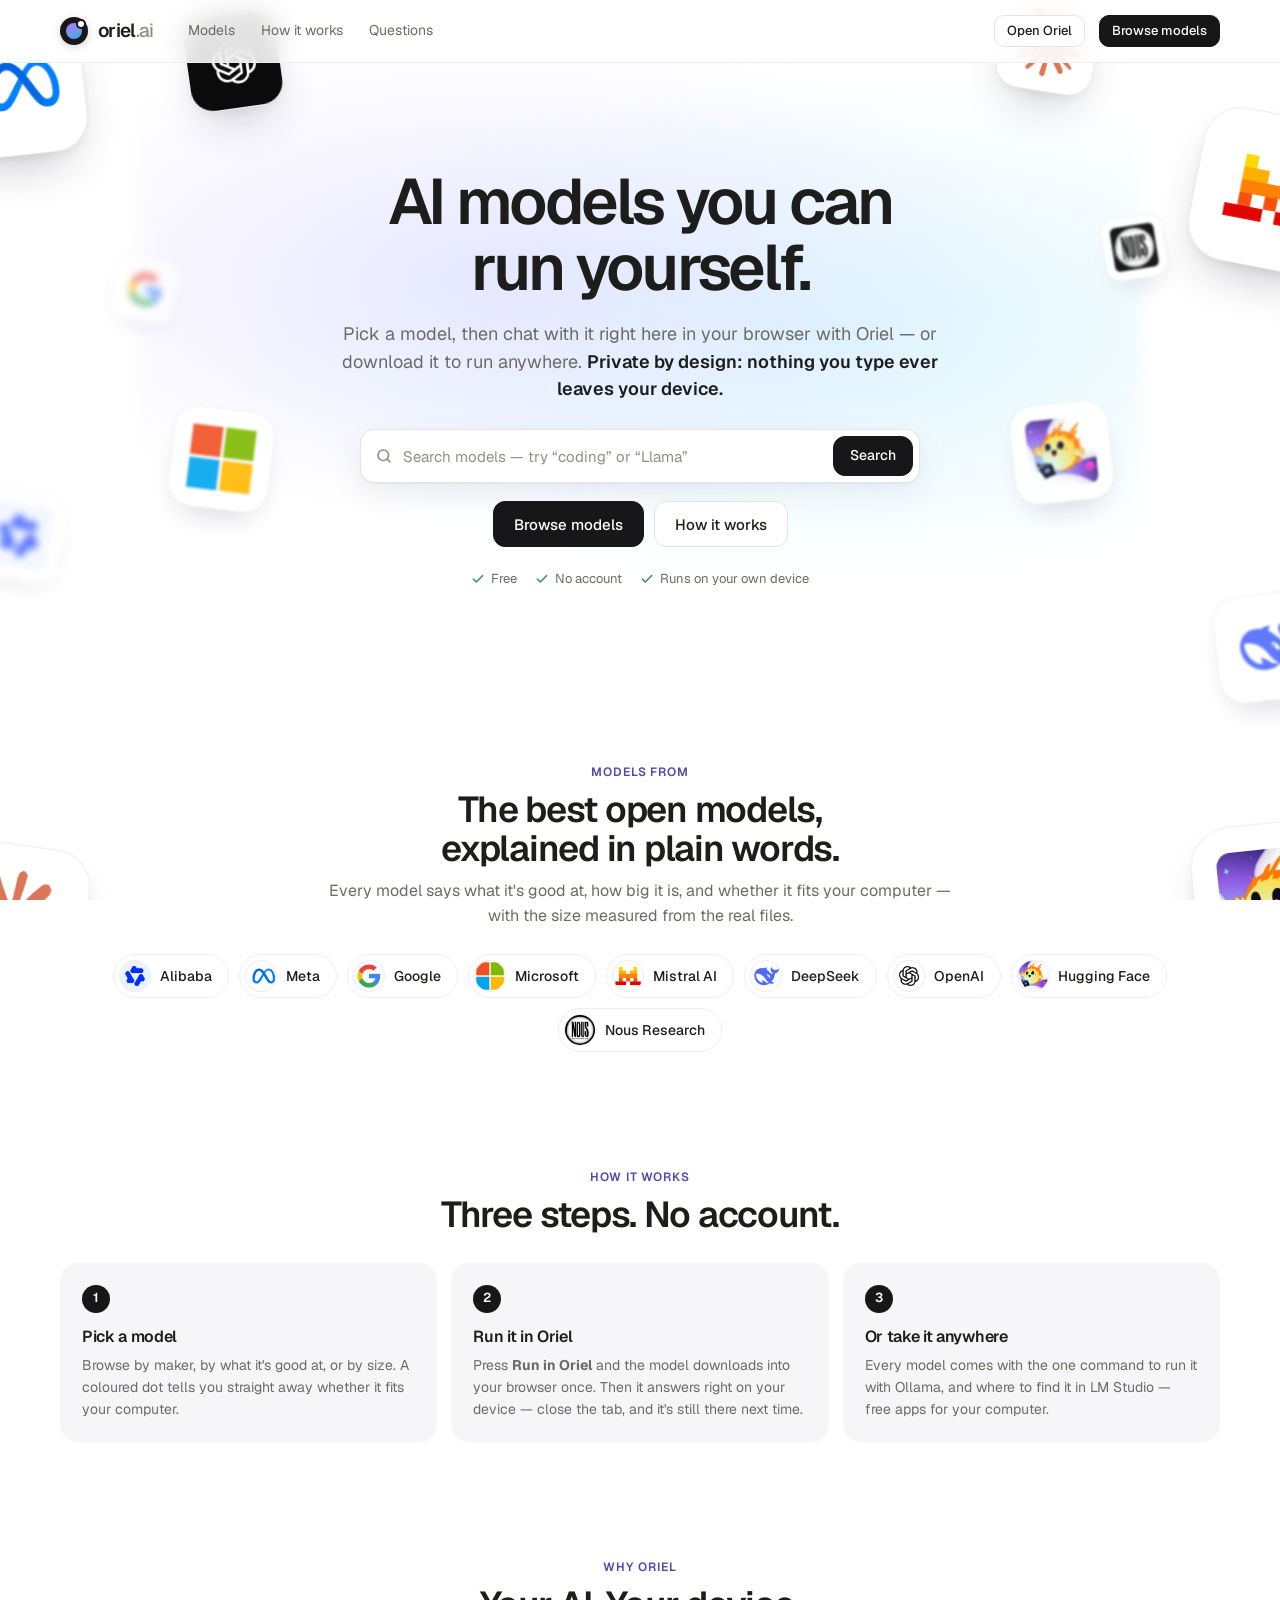
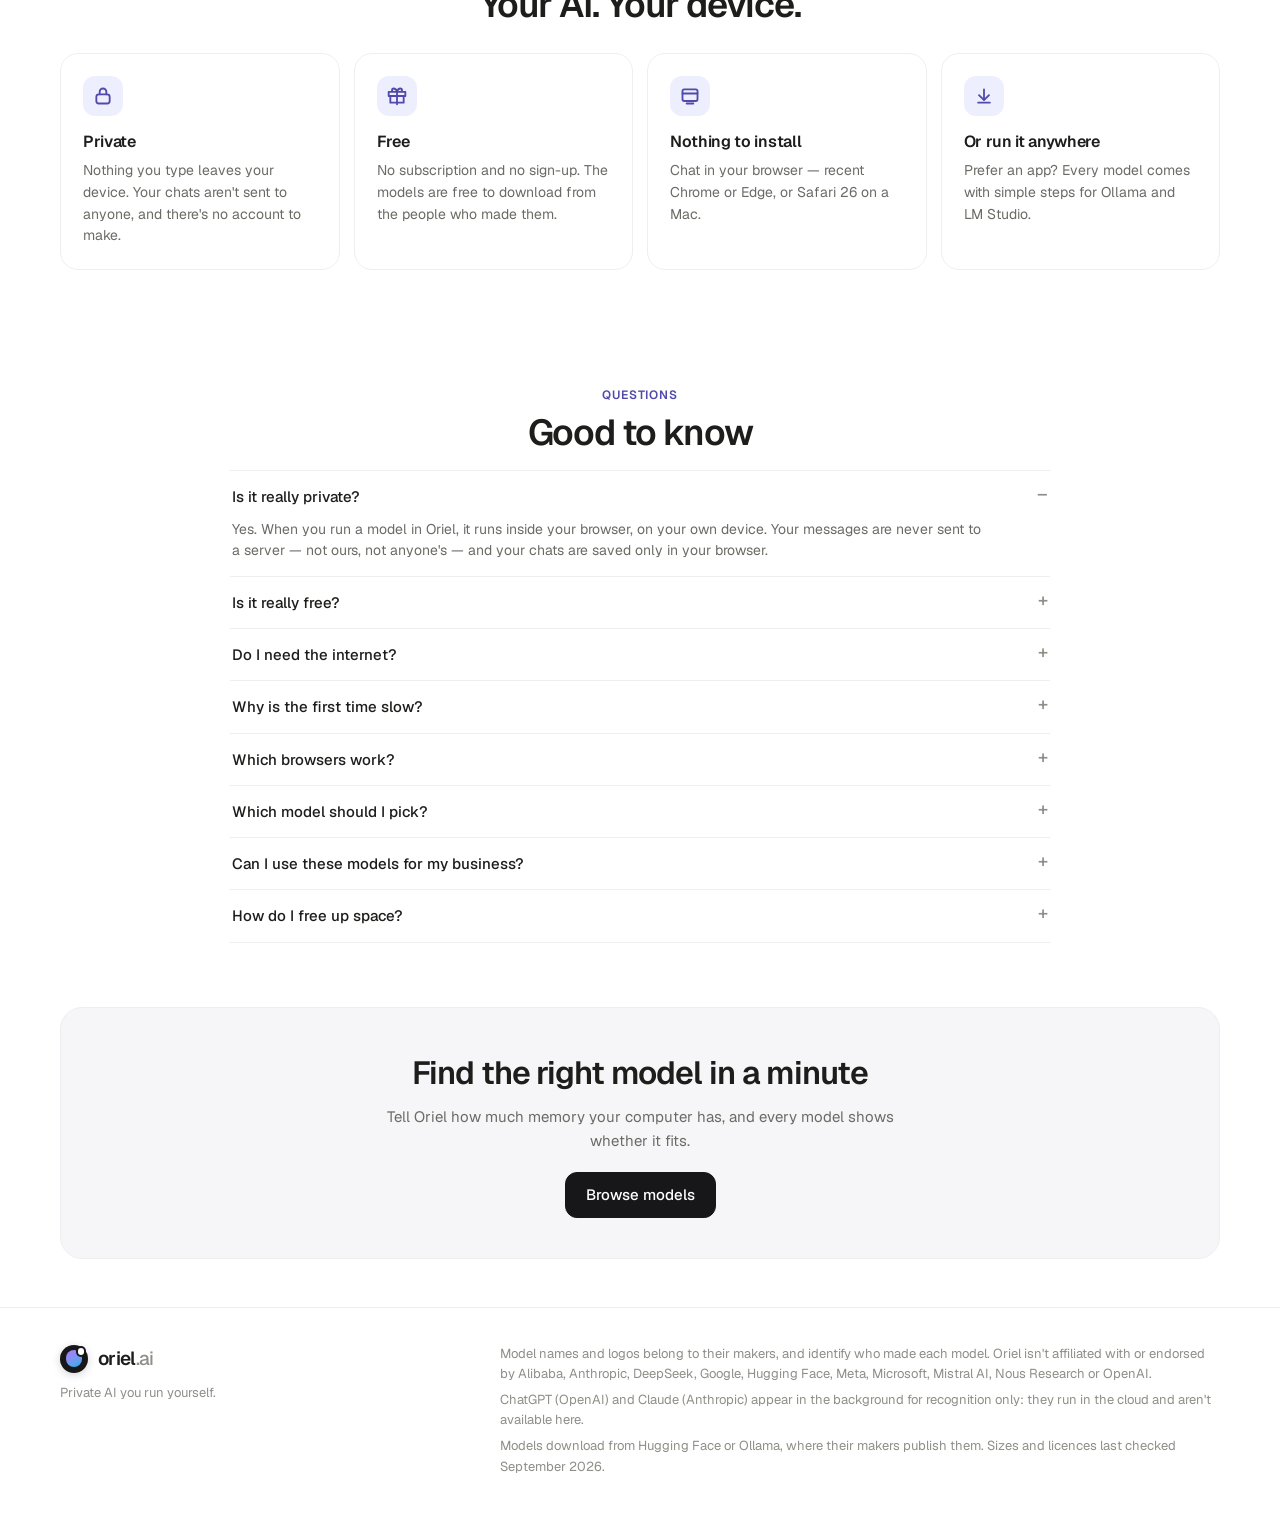
==== commit 3c2ab46d: "Website: logos float around the whole page, like Deepstash The AI makers' logos (with ChatGPT and Cl" ====
--- a/web/index.html
+++ b/web/index.html
@@ -8,9 +8,10 @@
 <link rel="icon" href="data:image/svg+xml,%3Csvg xmlns='http://www.w3.org/2000/svg' viewBox='0 0 32 32'%3E%3Ccircle cx='16' cy='16' r='14' fill='%2317171a'/%3E%3Ccircle cx='15' cy='17' r='8' fill='%237b8cf5'/%3E%3Ccircle cx='22.5' cy='9.5' r='3.6' fill='%23fff' stroke='%2317171a' stroke-width='1.6'/%3E%3C/svg%3E">
 <script>try{var t=localStorage.getItem('oriel-theme');if(t==='Dark')document.documentElement.dataset.theme='dark';else if(t==='Light')document.documentElement.dataset.theme='light';}catch(e){}</script>
 <link rel="preload" href="fonts/Geist-Variable.woff2" as="font" type="font/woff2" crossorigin>
-<link rel="stylesheet" href="site.css?v=202609271851">
+<link rel="stylesheet" href="site.css?v=202609271905">
 </head>
 <body>
+<div class="floaters" id="floaters" aria-hidden="true"></div>
 <header class="nav-wrap">
   <nav class="pill-nav" aria-label="Main">
     <a class="brand" href="./"><span class="orb" aria-hidden="true"></span><b>oriel<span>.ai</span></b></a>
@@ -26,7 +27,6 @@
 <main>
   <section class="hero" id="hero">
     <div class="glow" aria-hidden="true"></div>
-    <div class="logo-cloud" id="logoCloud" aria-hidden="true"></div>
     <div class="hero-inner">
       <h1>AI models you can <br>run yourself.</h1>
       <p class="lede">Pick a model, then chat with it right here in your browser with Oriel — or download it to run anywhere. <b>Private by design: nothing you type ever leaves your device.</b></p>
@@ -113,6 +113,6 @@
 </footer>
 
 <div class="toast" id="toast" role="status" aria-live="polite"></div>
-<script src="site.js?v=202609271851"></script>
+<script src="site.js?v=202609271905"></script>
 </body>
 </html>
--- a/web/site.css
+++ b/web/site.css
@@ -96,15 +96,29 @@
 .promise span{display:inline-flex;align-items:center;gap:6px}
 .promise svg{color:var(--good)}
 
-/* the makers' logos floating behind the hero, like app icons */
-.logo-cloud{position:absolute;inset:0;z-index:1;pointer-events:none}
-.fl{position:absolute;width:var(--s);height:var(--s);border-radius:calc(var(--s) * .24);background:var(--tile);box-shadow:var(--shadow),0 0 0 1px var(--line);padding:calc(var(--s) * .15);
-  transform:rotate(var(--r,0deg));animation:drift var(--d,9s) ease-in-out infinite;animation-delay:var(--delay,0s)}
-.fl img{width:100%;height:100%;object-fit:contain;border-radius:calc(var(--s) * .12)}
-.fl.far{filter:blur(2px);opacity:.55}
-.fl.mid{opacity:.85}
-@keyframes drift{0%,100%{transform:translateY(0) rotate(var(--r,0deg))}50%{transform:translateY(-12px) rotate(calc(var(--r,0deg) + 2deg))}}
-@media (prefers-reduced-motion:reduce){.fl{animation:none}}
+/* ------------------------------------------------------------ floating logos */
+/* The AI makers' logos floating around the whole page, like the book covers on
+   Deepstash: big and sharp up front, smaller and softer further back, always
+   behind the text. site.js places them and moves them as you scroll; each one
+   also bobs gently on its own. */
+.floaters{position:fixed;inset:0;z-index:1;pointer-events:none;overflow:hidden}
+main > :not(.hero),footer{position:relative;z-index:2}
+.fl{position:absolute;left:0;top:0;width:var(--s);height:var(--s);visibility:hidden;will-change:transform}
+.fl > span{display:block;width:100%;height:100%;border-radius:24%;background:var(--tile);padding:15%;
+  box-shadow:0 0 0 1px var(--line),0 24px 48px -18px rgba(24,24,44,.28),0 4px 12px rgba(24,24,44,.06);
+  animation:bob var(--d,11s) ease-in-out var(--delay,0s) infinite}
+.fl img{width:100%;height:100%;object-fit:contain;border-radius:12%}
+.fl.near{z-index:3}.fl.mid{z-index:2}.fl.far{z-index:1}
+.fl.mid > span{filter:blur(1.2px);opacity:.9;box-shadow:0 0 0 1px var(--line),0 16px 32px -14px rgba(24,24,44,.22)}
+.fl.far > span{filter:blur(3.5px);opacity:.62;box-shadow:0 0 0 1px var(--line),0 10px 24px -10px rgba(24,24,44,.2)}
+.fl.dark > span{background:#0b0b0c}
+.fl.dark img{filter:invert(1)}
+@keyframes bob{
+  0%,100%{transform:translate(0,0) rotate(0deg)}
+  25%{transform:translate(7px,-11px) rotate(1.6deg)}
+  50%{transform:translate(0,-20px) rotate(0deg)}
+  75%{transform:translate(-7px,-9px) rotate(-1.6deg)}}
+@media (prefers-reduced-motion:reduce){.fl > span{animation:none}}
 @media (max-width:860px){.hero{padding:40px 0 64px;min-height:0}}
 
 /* ------------------------------------------------------------ sections */
@@ -161,8 +175,6 @@
 .searchbar input{flex:1;min-width:0;border:0;background:transparent;font-size:15px;height:40px;outline:none}
 .searchbar input::placeholder{color:var(--faint)}
 .searchbar .x{border:0;background:var(--chip);width:28px;height:28px;border-radius:999px;cursor:pointer;color:var(--muted);flex-shrink:0;font-size:12px}
-.fl.dark{background:#0b0b0c}
-.fl.dark img{filter:invert(1)}
 
 /* your device — one slim strip */
 .device-strip{display:flex;align-items:center;gap:14px 28px;flex-wrap:wrap;background:var(--card);border:1px solid var(--line);border-radius:18px;padding:14px 18px;box-shadow:var(--shadow-sm)}
@@ -260,13 +272,8 @@
 .tags{display:flex;gap:6px;flex-wrap:wrap}
 .empty{padding:40px;text-align:center;color:var(--muted);border:1px dashed var(--line2);border-radius:18px}
 
-/* the floating logos on a phone: a tidy row above the headline */
-@media (max-width:860px){
-  .hero{flex-direction:column;justify-content:center}
-  .logo-cloud{position:relative;inset:auto;display:flex;justify-content:center;gap:10px;margin:0 auto 22px;z-index:2}
-  .fl{position:relative!important;left:auto!important;top:auto!important;--s:42px!important;opacity:1!important;filter:none!important;animation:none}
-  .fl.hide-sm{display:none}
-}
+/* on a phone the title's logos float in a band above it */
+@media (max-width:860px){.hero,.hero.hero-sm{padding-top:136px}}
 
 /* ------------------------------------------------------------ sheet */
 dialog{border:0;padding:0;background:transparent;max-width:720px;width:calc(100% - 32px);max-height:calc(100% - 48px);color:var(--text)}
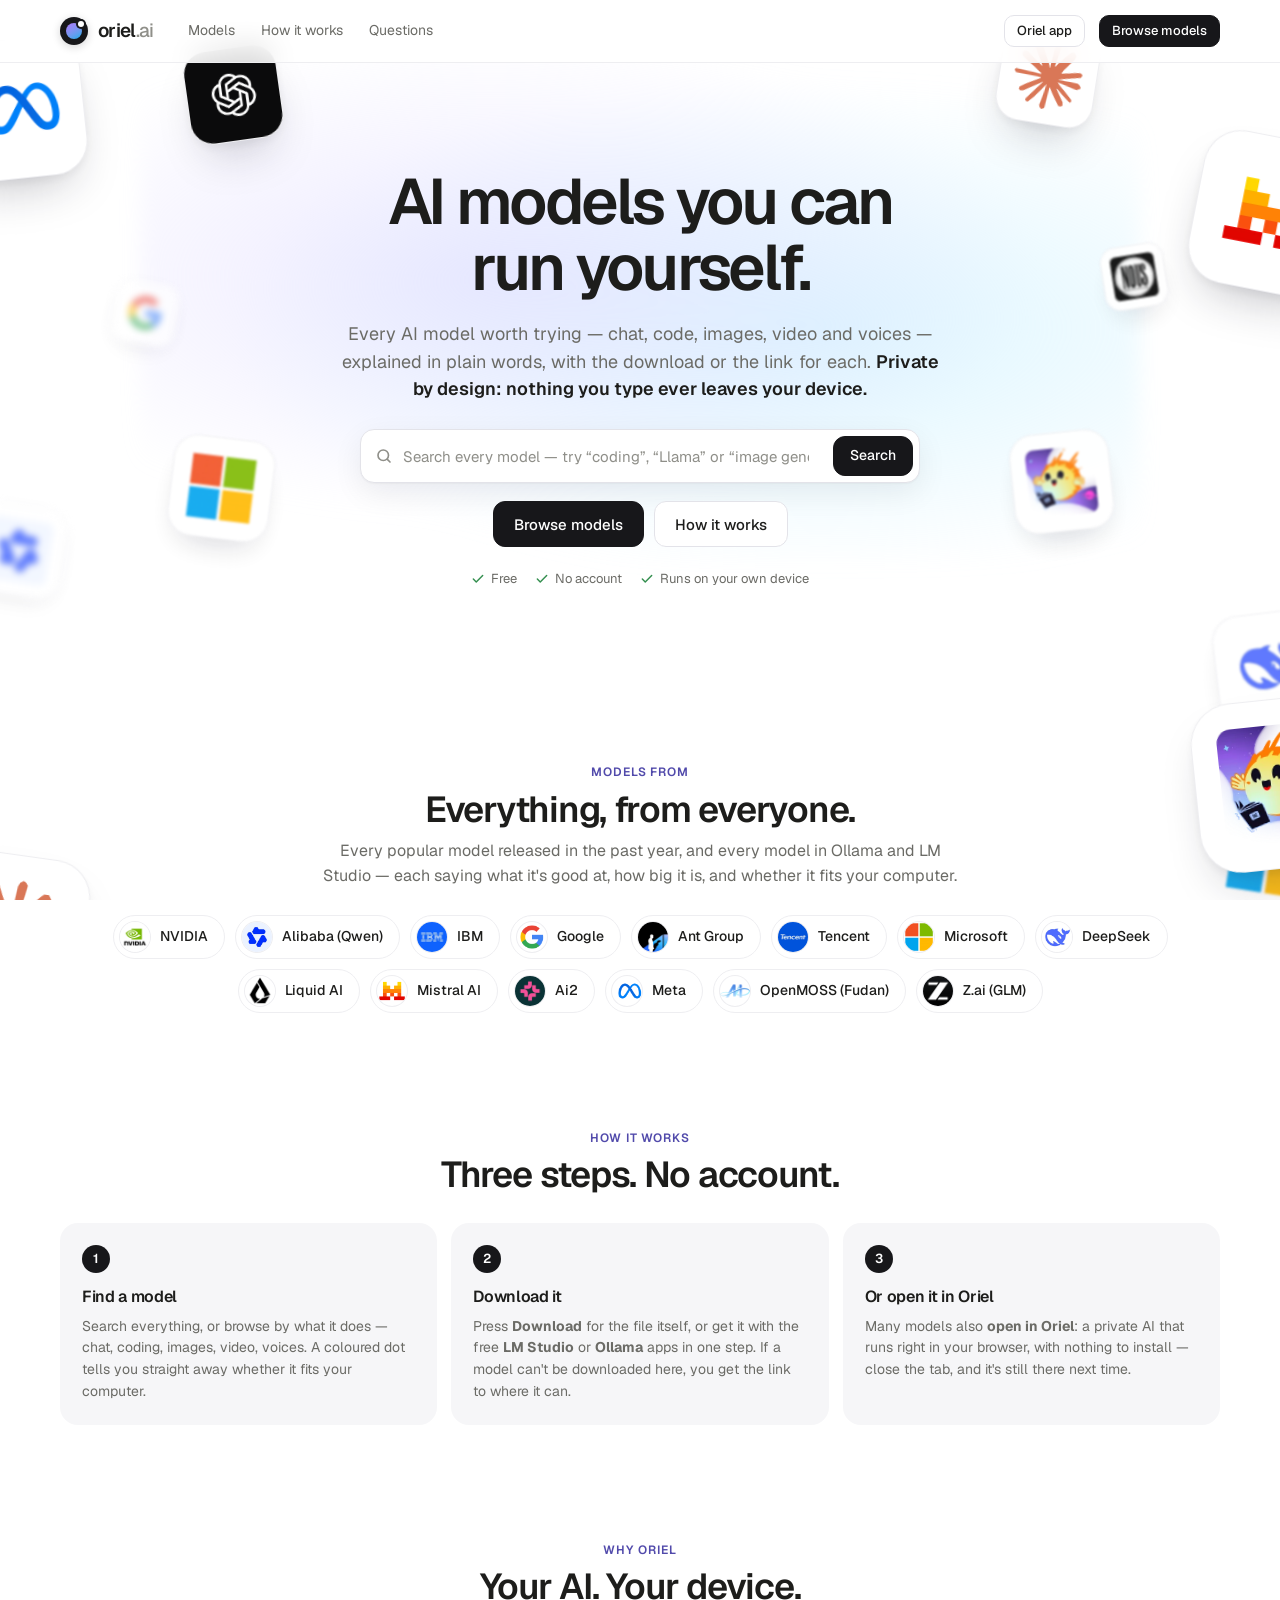
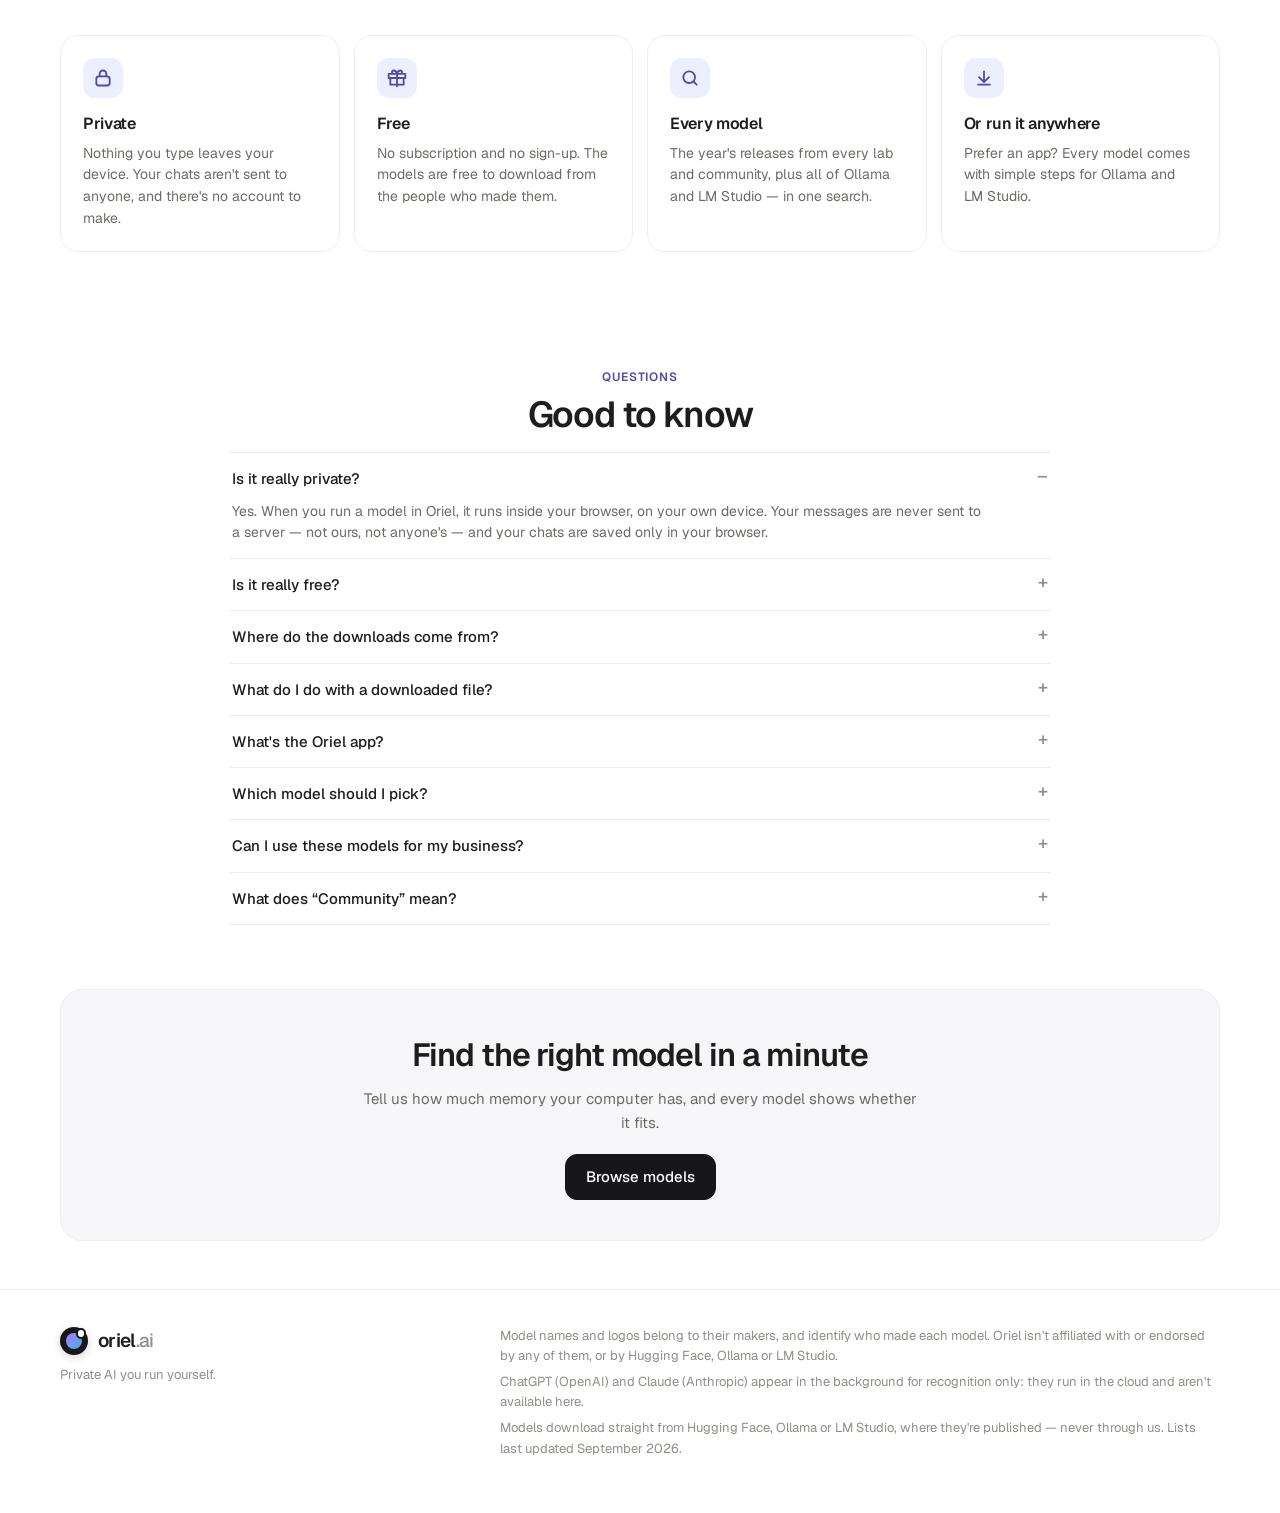
==== commit e10044b3: "Split into two products: Oriel Models (the finder) and the Oriel app Oriel Models (web/) becomes the" ====
--- a/web/index.html
+++ b/web/index.html
@@ -3,12 +3,12 @@
 <head>
 <meta charset="utf-8">
 <meta name="viewport" content="width=device-width, initial-scale=1">
-<title>Oriel — private AI models you can run yourself</title>
-<meta name="description" content="Free AI models you can run right in your browser with Oriel, or download to any app. No account, and nothing you type ever leaves your device.">
+<title>Oriel Models — every AI model you can run yourself</title>
+<meta name="description" content="Every AI model worth trying from the past year, plus everything in Ollama and LM Studio, explained in plain words. Download it, or open it in Oriel. Nothing you type ever leaves your device.">
 <link rel="icon" href="data:image/svg+xml,%3Csvg xmlns='http://www.w3.org/2000/svg' viewBox='0 0 32 32'%3E%3Ccircle cx='16' cy='16' r='14' fill='%2317171a'/%3E%3Ccircle cx='15' cy='17' r='8' fill='%237b8cf5'/%3E%3Ccircle cx='22.5' cy='9.5' r='3.6' fill='%23fff' stroke='%2317171a' stroke-width='1.6'/%3E%3C/svg%3E">
 <script>try{var t=localStorage.getItem('oriel-theme');if(t==='Dark')document.documentElement.dataset.theme='dark';else if(t==='Light')document.documentElement.dataset.theme='light';}catch(e){}</script>
 <link rel="preload" href="fonts/Geist-Variable.woff2" as="font" type="font/woff2" crossorigin>
-<link rel="stylesheet" href="site.css?v=202609271905">
+<link rel="stylesheet" href="site.css?v=202609280827">
 </head>
 <body>
 <div class="floaters" id="floaters" aria-hidden="true"></div>
@@ -17,11 +17,11 @@
     <a class="brand" href="./"><span class="orb" aria-hidden="true"></span><b>oriel<span>.ai</span></b></a>
     <div class="nav-links"><a href="models.html">Models</a><a href="#how">How it works</a><a href="#faq">Questions</a></div>
     <span class="nav-spacer"></span>
-    <a class="btn btn-sm btn-white nav-hide" href="chat.html">Open Oriel</a>
+    <a class="btn btn-sm btn-white nav-hide" href="app/">Oriel app</a>
     <a class="btn btn-sm btn-brand" href="models.html">Browse models</a>
     <button class="nav-menu" aria-label="Menu" aria-expanded="false"><svg width="20" height="20" viewBox="0 0 24 24" fill="none" stroke="currentColor" stroke-width="2.6" stroke-linecap="round"><path d="M4 7h16M4 12h16M4 17h16"/></svg></button>
   </nav>
-  <div class="nav-drop"><a href="models.html">Browse models</a><a href="chat.html">Open Oriel</a><a href="#how">How it works</a><a href="#faq">Questions</a></div>
+  <div class="nav-drop"><a href="models.html">Browse models</a><a href="app/">Oriel app</a><a href="#how">How it works</a><a href="#faq">Questions</a></div>
 </header>
 
 <main>
@@ -29,10 +29,10 @@
     <div class="glow" aria-hidden="true"></div>
     <div class="hero-inner">
       <h1>AI models you can <br>run yourself.</h1>
-      <p class="lede">Pick a model, then chat with it right here in your browser with Oriel — or download it to run anywhere. <b>Private by design: nothing you type ever leaves your device.</b></p>
+      <p class="lede">Every AI model worth trying — chat, code, images, video and voices — explained in plain words, with the download or the link for each. <b>Private by design: nothing you type ever leaves your device.</b></p>
       <form class="hero-search" action="models.html" role="search">
         <svg width="18" height="18" viewBox="0 0 24 24" fill="none" stroke="currentColor" stroke-width="2.2" stroke-linecap="round" stroke-linejoin="round"><circle cx="11" cy="11" r="7"/><path d="m20 20-3.5-3.5"/></svg>
-        <input name="q" type="search" placeholder="Search models — try “coding” or “Llama”" aria-label="Search models">
+        <input name="q" type="search" placeholder="Search every model — try “coding”, “Llama” or “image generator”" aria-label="Search models">
         <button class="btn btn-brand">Search</button>
       </form>
       <div class="cta-row">
@@ -46,8 +46,8 @@
   <section class="block center">
     <div class="wrap">
       <span class="kicker">Models from</span>
-      <h2 class="h2">The best open models,<br>explained in plain words.</h2>
-      <p class="sub">Every model says what it's good at, how big it is, and whether it fits your computer — with the size measured from the real files.</p>
+      <h2 class="h2">Everything, from everyone.</h2>
+      <p class="sub">Every popular model released in the past year, and every model in Ollama and LM Studio — each saying what it's good at, how big it is, and whether it fits your computer.</p>
       <div class="makers" id="makers"></div>
     </div>
   </section>
@@ -56,9 +56,9 @@
     <div class="wrap">
       <div class="center"><span class="kicker">How it works</span><h2 class="h2">Three steps. No account.</h2></div>
       <div class="steps">
-        <div class="step"><div class="num">1</div><h3>Pick a model</h3><p>Browse by maker, by what it's good at, or by size. A coloured dot tells you straight away whether it fits your computer.</p></div>
-        <div class="step"><div class="num">2</div><h3>Run it in Oriel</h3><p>Press <b>Run in Oriel</b> and the model downloads into your browser once. Then it answers right on your device — close the tab, and it's still there next time.</p></div>
-        <div class="step"><div class="num">3</div><h3>Or take it anywhere</h3><p>Every model comes with the one command to run it with Ollama, and where to find it in LM Studio — free apps for your computer.</p></div>
+        <div class="step"><div class="num">1</div><h3>Find a model</h3><p>Search everything, or browse by what it does — chat, coding, images, video, voices. A coloured dot tells you straight away whether it fits your computer.</p></div>
+        <div class="step"><div class="num">2</div><h3>Download it</h3><p>Press <b>Download</b> for the file itself, or get it with the free <b>LM Studio</b> or <b>Ollama</b> apps in one step. If a model can't be downloaded here, you get the link to where it can.</p></div>
+        <div class="step"><div class="num">3</div><h3>Or open it in Oriel</h3><p>Many models also <b>open in Oriel</b>: a private AI that runs right in your browser, with nothing to install — close the tab, and it's still there next time.</p></div>
       </div>
     </div>
   </section>
@@ -69,7 +69,7 @@
       <div class="features">
         <div class="feature"><div class="ic"><svg width="26" height="26" viewBox="0 0 24 24" fill="none" stroke="currentColor" stroke-width="2.2" stroke-linecap="round" stroke-linejoin="round"><rect x="4" y="10" width="16" height="11" rx="3"/><path d="M8 10V7a4 4 0 0 1 8 0v3"/></svg></div><h3>Private</h3><p>Nothing you type leaves your device. Your chats aren't sent to anyone, and there's no account to make.</p></div>
         <div class="feature"><div class="ic"><svg width="26" height="26" viewBox="0 0 24 24" fill="none" stroke="currentColor" stroke-width="2.2" stroke-linecap="round" stroke-linejoin="round"><path d="M20 12v8H4v-8M2 7h20v5H2zM12 22V7M12 7H8a2 2 0 1 1 0-4c3 0 4 4 4 4Zm0 0h4a2 2 0 1 0 0-4c-3 0-4 4-4 4Z"/></svg></div><h3>Free</h3><p>No subscription and no sign-up. The models are free to download from the people who made them.</p></div>
-        <div class="feature"><div class="ic"><svg width="26" height="26" viewBox="0 0 24 24" fill="none" stroke="currentColor" stroke-width="2.2" stroke-linecap="round" stroke-linejoin="round"><rect x="3" y="4" width="18" height="14" rx="2"/><path d="M3 9h18M8 21h8"/></svg></div><h3>Nothing to install</h3><p>Chat in your browser — recent Chrome or Edge, or Safari 26 on a Mac.</p></div>
+        <div class="feature"><div class="ic"><svg width="26" height="26" viewBox="0 0 24 24" fill="none" stroke="currentColor" stroke-width="2.2" stroke-linecap="round" stroke-linejoin="round"><circle cx="11" cy="11" r="7"/><path d="m20 20-3.5-3.5"/></svg></div><h3>Every model</h3><p>The year's releases from every lab and community, plus all of Ollama and LM Studio — in one search.</p></div>
         <div class="feature"><div class="ic"><svg width="26" height="26" viewBox="0 0 24 24" fill="none" stroke="currentColor" stroke-width="2.2" stroke-linecap="round" stroke-linejoin="round"><path d="M12 4v12M6 11l6 6 6-6M5 20h14"/></svg></div><h3>Or run it anywhere</h3><p>Prefer an app? Every model comes with simple steps for Ollama and LM Studio.</p></div>
       </div>
     </div>
@@ -81,12 +81,12 @@
       <div class="faq">
         <details open><summary>Is it really private?</summary><p>Yes. When you run a model in Oriel, it runs inside your browser, on your own device. Your messages are never sent to a server — not ours, not anyone's — and your chats are saved only in your browser.</p></details>
         <details><summary>Is it really free?</summary><p>Yes. Oriel costs nothing and needs no account, and every model here is free to download. A few models' licences only allow personal use; those are clearly marked.</p></details>
-        <details><summary>Do I need the internet?</summary><p>To open Oriel and to download a model the first time, yes. The model then runs on your device — your conversations never go online.</p></details>
-        <details><summary>Why is the first time slow?</summary><p>The model has to download once — from about 0.2 GB for the smallest up to 5 GB. After that it's stored in your browser and starts in seconds.</p></details>
-        <details><summary>Which browsers work?</summary><p>Running models in the browser needs WebGPU: recent Chrome or Edge on Windows, Mac, Linux or Chromebook, and Safari 26 or newer on a Mac. Phones can run the tiny models. Downloading a model to run with Ollama or LM Studio works from any browser.</p></details>
+        <details><summary>Where do the downloads come from?</summary><p>Straight from where each model's makers publish it — Hugging Face, Ollama or LM Studio. Nothing passes through us, and we never see what you download.</p></details>
+        <details><summary>What do I do with a downloaded file?</summary><p>Model files end in <b>.gguf</b>. Open them with a free app: <b>LM Studio</b> or <b>Jan</b> (just open the file), or <b>Ollama</b>. Or skip the file: every model shows the one-step way to get it in those apps.</p></details>
+        <details><summary>What's the Oriel app?</summary><p>Our own private AI: it chats, writes code and makes pictures, running entirely in your browser on your own computer — free, with no account. <a href="app/">Have a look</a>.</p></details>
         <details><summary>Which model should I pick?</summary><p>Start with <b>Qwen3 4B</b> if your computer has 8 GB of memory or more, or <b>Llama 3.2 1B</b> on an older one. For programming, try <b>Qwen2.5 Coder 7B</b>. To run on your computer with Ollama, <b>Gemma 4 E4B</b> is a great all-rounder that also reads photos.</p></details>
         <details><summary>Can I use these models for my business?</summary><p>Most, yes — every model shows its licence in plain words, and you can filter for “Free for business use”.</p></details>
-        <details><summary>How do I free up space?</summary><p>On the Browse page, press <b>Manage</b> in the “Your device” box to delete models downloaded in this browser.</p></details>
+        <details><summary>What does “Community” mean?</summary><p>A model shared by someone other than the lab that made the original — often a tuned or improved version. Many are excellent; switch on <b>Original makers only</b> to hide them.</p></details>
       </div>
     </div>
   </section>
@@ -94,7 +94,7 @@
   <div class="wrap">
     <div class="cta-box">
       <h2>Find the right model in a minute</h2>
-      <p>Tell Oriel how much memory your computer has, and every model shows whether it fits.</p>
+      <p>Tell us how much memory your computer has, and every model shows whether it fits.</p>
       <a class="btn btn-lg btn-brand" href="models.html">Browse models</a>
     </div>
   </div>
@@ -105,14 +105,14 @@
     <div><a class="brand" href="./" style="margin-bottom:10px"><span class="orb" aria-hidden="true"></span><b>oriel<span>.ai</span></b></a>
       <p>Private AI you run yourself.</p></div>
     <div>
-      <p>Model names and logos belong to their makers, and identify who made each model. Oriel isn't affiliated with or endorsed by Alibaba, Anthropic, DeepSeek, Google, Hugging Face, Meta, Microsoft, Mistral AI, Nous Research or OpenAI.</p>
+      <p>Model names and logos belong to their makers, and identify who made each model. Oriel isn't affiliated with or endorsed by any of them, or by Hugging Face, Ollama or LM Studio.</p>
       <p>ChatGPT (OpenAI) and Claude (Anthropic) appear in the background for recognition only: they run in the cloud and aren't available here.</p>
-      <p>Models download from Hugging Face or Ollama, where their makers publish them. Sizes and licences last checked September 2026.</p>
+      <p>Models download straight from Hugging Face, Ollama or LM Studio, where they're published — never through us. Lists last updated September 2026.</p>
     </div>
   </div></div>
 </footer>
 
 <div class="toast" id="toast" role="status" aria-live="polite"></div>
-<script src="site.js?v=202609271905"></script>
+<script src="site.js?v=202609280827"></script>
 </body>
 </html>
--- a/web/site.css
+++ b/web/site.css
@@ -196,9 +196,9 @@
 
 /* what it's good for: plain tabs */
 .tabs-bar{border-bottom:1px solid var(--line);margin:30px 0 14px}
-.utabs{display:flex;gap:2px;overflow-x:auto;scrollbar-width:none}
+.utabs{display:flex;gap:2px;overflow-x:auto;scrollbar-width:none;-webkit-mask-image:linear-gradient(90deg,#000 calc(100% - 36px),transparent);mask-image:linear-gradient(90deg,#000 calc(100% - 36px),transparent)}
 .utabs::-webkit-scrollbar{display:none}
-.utab{border:0;background:none;padding:10px 12px;font-size:14px;color:var(--muted);cursor:pointer;border-bottom:2px solid transparent;margin-bottom:-1px;white-space:nowrap;display:inline-flex;gap:8px;align-items:center}
+.utab{border:0;background:none;padding:10px 10px;font-size:14px;color:var(--muted);cursor:pointer;border-bottom:2px solid transparent;margin-bottom:-1px;white-space:nowrap;display:inline-flex;gap:8px;align-items:center}
 .utab svg{width:16px;height:16px}
 .utab:hover{color:var(--text)}
 .utab[aria-selected=true]{color:var(--text);border-bottom-color:var(--ink);font-weight:500}
@@ -251,7 +251,11 @@
 @media (max-width:900px){.rows{grid-template-columns:1fr}}
 .row{display:flex;align-items:center;gap:14px;padding:14px 16px;border:1px solid var(--line);border-radius:16px;background:var(--card);cursor:pointer;min-width:0;transition:border-color .15s,box-shadow .15s}
 .row:hover{border-color:var(--line2);box-shadow:var(--shadow-sm)}
-.row > img{width:44px;height:44px;border-radius:12px;object-fit:contain;background:#fff;box-shadow:0 0 0 1px var(--line);flex-shrink:0}
+.av{border-radius:24%;object-fit:contain;background:#fff;box-shadow:0 0 0 1px var(--line);flex-shrink:0;display:block}
+.lav{display:flex;align-items:center;justify-content:center;background:hsl(var(--h) 70% 94%);color:hsl(var(--h) 45% 32%);font-weight:650;letter-spacing:-.02em;text-transform:uppercase;box-shadow:none}
+@media (prefers-color-scheme:dark){:root:not([data-theme=light]) .lav{background:hsl(var(--h) 28% 24%);color:hsl(var(--h) 70% 82%)}}
+:root[data-theme=dark] .lav{background:hsl(var(--h) 28% 24%);color:hsl(var(--h) 70% 82%)}
+.row > .av{width:44px;height:44px}
 .row-main{flex:1;min-width:0}
 .row-name{display:flex;align-items:center;gap:8px;font-size:15px;font-weight:600;letter-spacing:-.02em}
 .row-desc{font-size:13.5px;color:var(--muted);white-space:nowrap;overflow:hidden;text-overflow:ellipsis;margin-top:1px}
@@ -323,3 +327,40 @@
 .myrow{display:flex;align-items:center;gap:12px;padding:10px 12px;border:1px solid var(--line);border-radius:14px;font-size:14px}
 .myrow img{width:32px;height:32px;border-radius:9px;object-fit:contain;background:#fff;box-shadow:0 0 0 1px var(--line)}
 .myrow .grow{flex:1;min-width:0}
+
+/* ------------------------------------------------------------ the big catalog */
+.row-name .nm{overflow:hidden;text-overflow:ellipsis;white-space:nowrap;min-width:0}
+.row-meta .kind{color:var(--accent-text);font-weight:500}
+.bdg{font-size:11px;font-weight:500;padding:1px 7px;border-radius:999px;background:var(--chip);color:var(--muted);white-space:nowrap;flex-shrink:0}
+.bdg.new{background:color-mix(in oklab,var(--good) 16%,transparent);color:color-mix(in oklab,var(--good) 75%,var(--text))}
+.act{display:flex;gap:6px;flex-shrink:0;align-items:center}
+.act .btn svg{flex-shrink:0}
+@media (max-width:560px){.row{flex-wrap:wrap}.row-main{flex-basis:calc(100% - 58px)}.act{width:100%;justify-content:flex-end}.hide-sm{display:none}}
+.shelf{margin-bottom:40px}
+.shelf-head{display:flex;align-items:baseline;justify-content:space-between;gap:12px;margin-bottom:14px}
+.shelf-head h2{margin:0;font-size:20px;font-weight:600;letter-spacing:-.03em}
+.see{display:inline-flex;align-items:center;gap:4px;border:0;background:none;color:var(--accent-text);font-weight:500;font-size:14px;cursor:pointer;padding:4px 2px}
+.see svg{width:14px;height:14px}
+.see:hover{text-decoration:underline}
+.more-wrap{display:flex;justify-content:center;margin:22px 0 8px}
+.banner .logo.av{width:52px;height:52px;border-radius:15px}
+.pick .logo.av{width:36px;height:36px;border-radius:10px;margin-bottom:12px}
+.sheet-head .av{width:48px;height:48px;border-radius:13px}
+.linkish{border:0;background:none;padding:0;font:inherit;color:var(--accent-text);cursor:pointer}
+.linkish:hover{text-decoration:underline}
+.get h3{margin:0 0 10px;font-size:17px;font-weight:600;letter-spacing:-.02em}
+.ways{display:flex;flex-direction:column;gap:8px}
+.way-item{display:flex;align-items:center;gap:14px;border:1px solid var(--line);border-radius:16px;padding:12px 14px;background:var(--card)}
+.way-item.oriel{background:var(--panel);border-color:transparent}
+.way-item.warn{background:color-mix(in oklab,var(--warn) 10%,var(--card))}
+.wi-ic{width:36px;height:36px;border-radius:10px;background:var(--chip);color:var(--text);display:flex;align-items:center;justify-content:center;flex-shrink:0}
+.wi-ic svg{width:19px;height:19px}
+.way-item.oriel .wi-ic{background:transparent}
+.way-item.oriel .wi-ic svg{width:30px;height:30px}
+.wi-main{flex:1;min-width:0}
+.wi-main b{display:block;font-size:14.5px;font-weight:600}
+.wi-main small{display:block;color:var(--muted);font-size:13px;margin-top:1px}
+.wi-main small b{display:inline;font-size:inherit;color:var(--text)}
+.wi-main .cmd{margin-top:8px}
+.way-item > .btn{flex-shrink:0}
+@media (max-width:560px){.way-item{flex-wrap:wrap}.way-item > .btn{margin-left:50px}}
